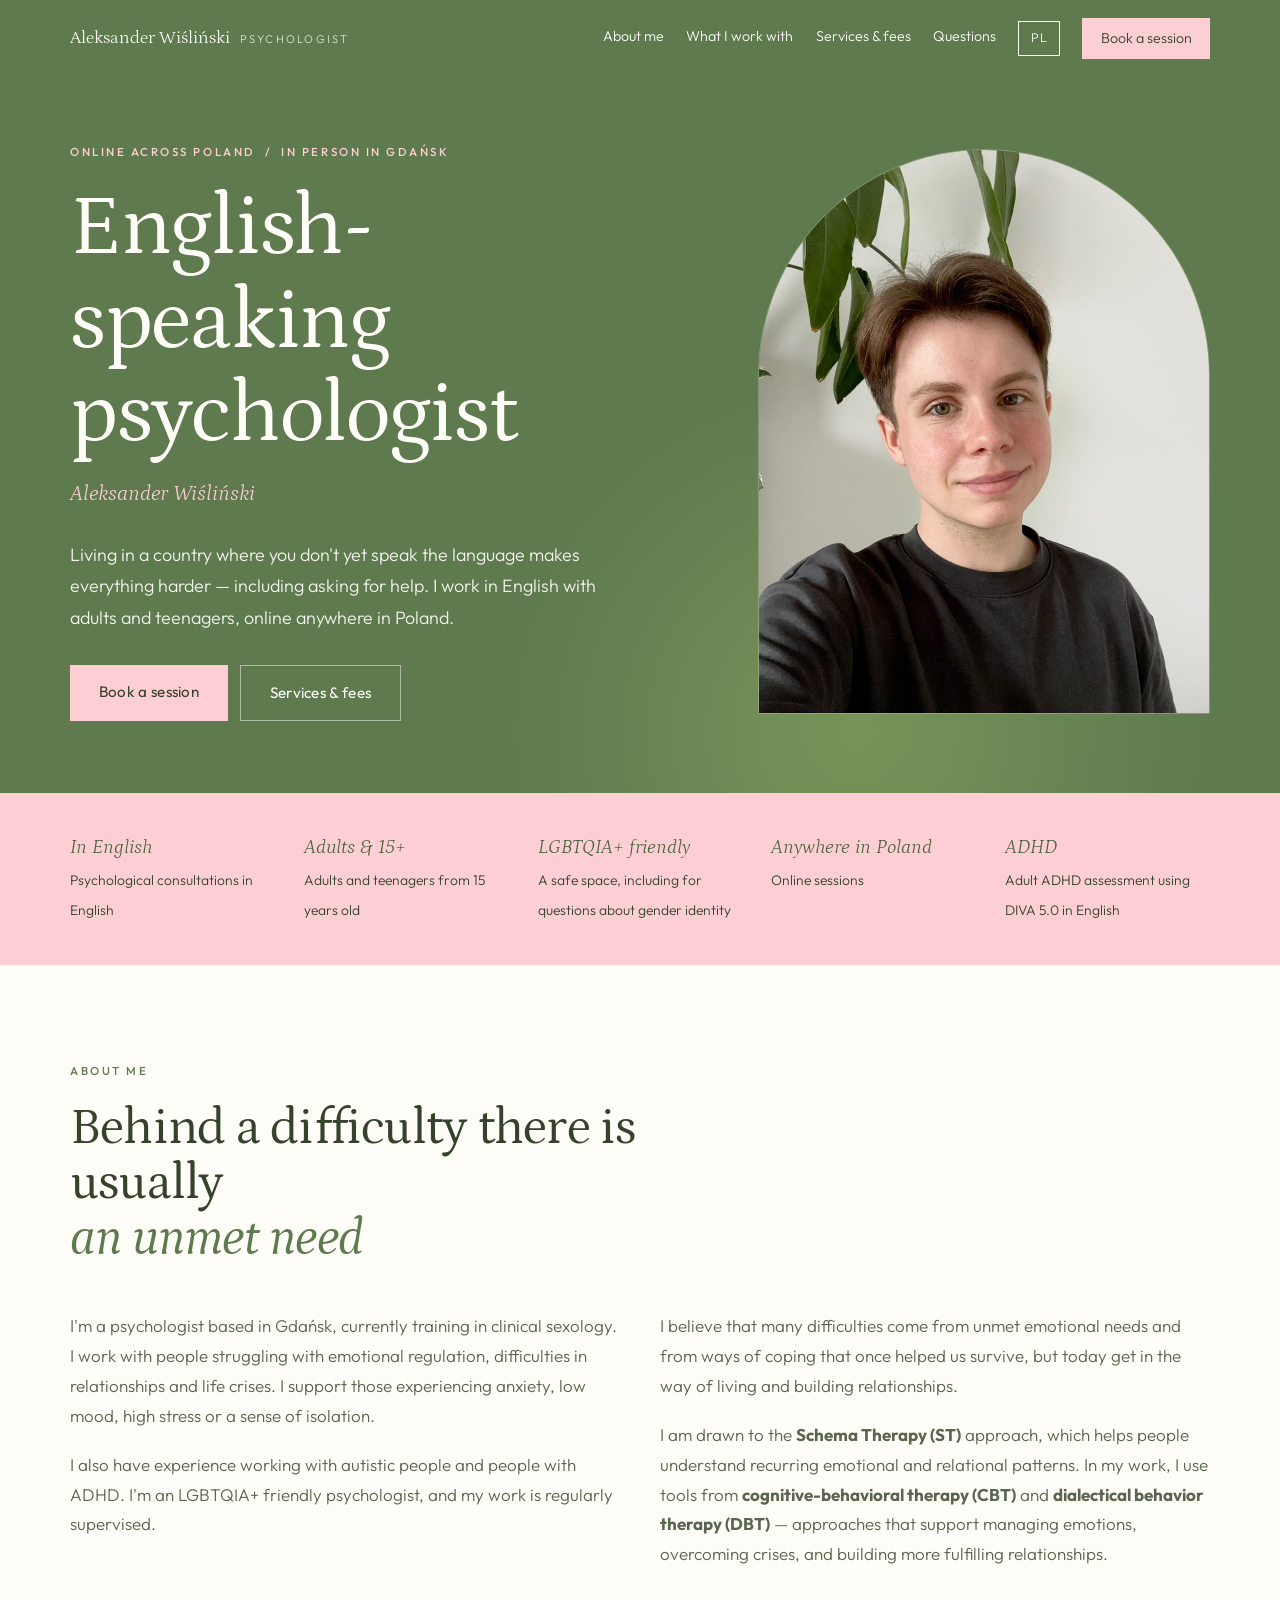
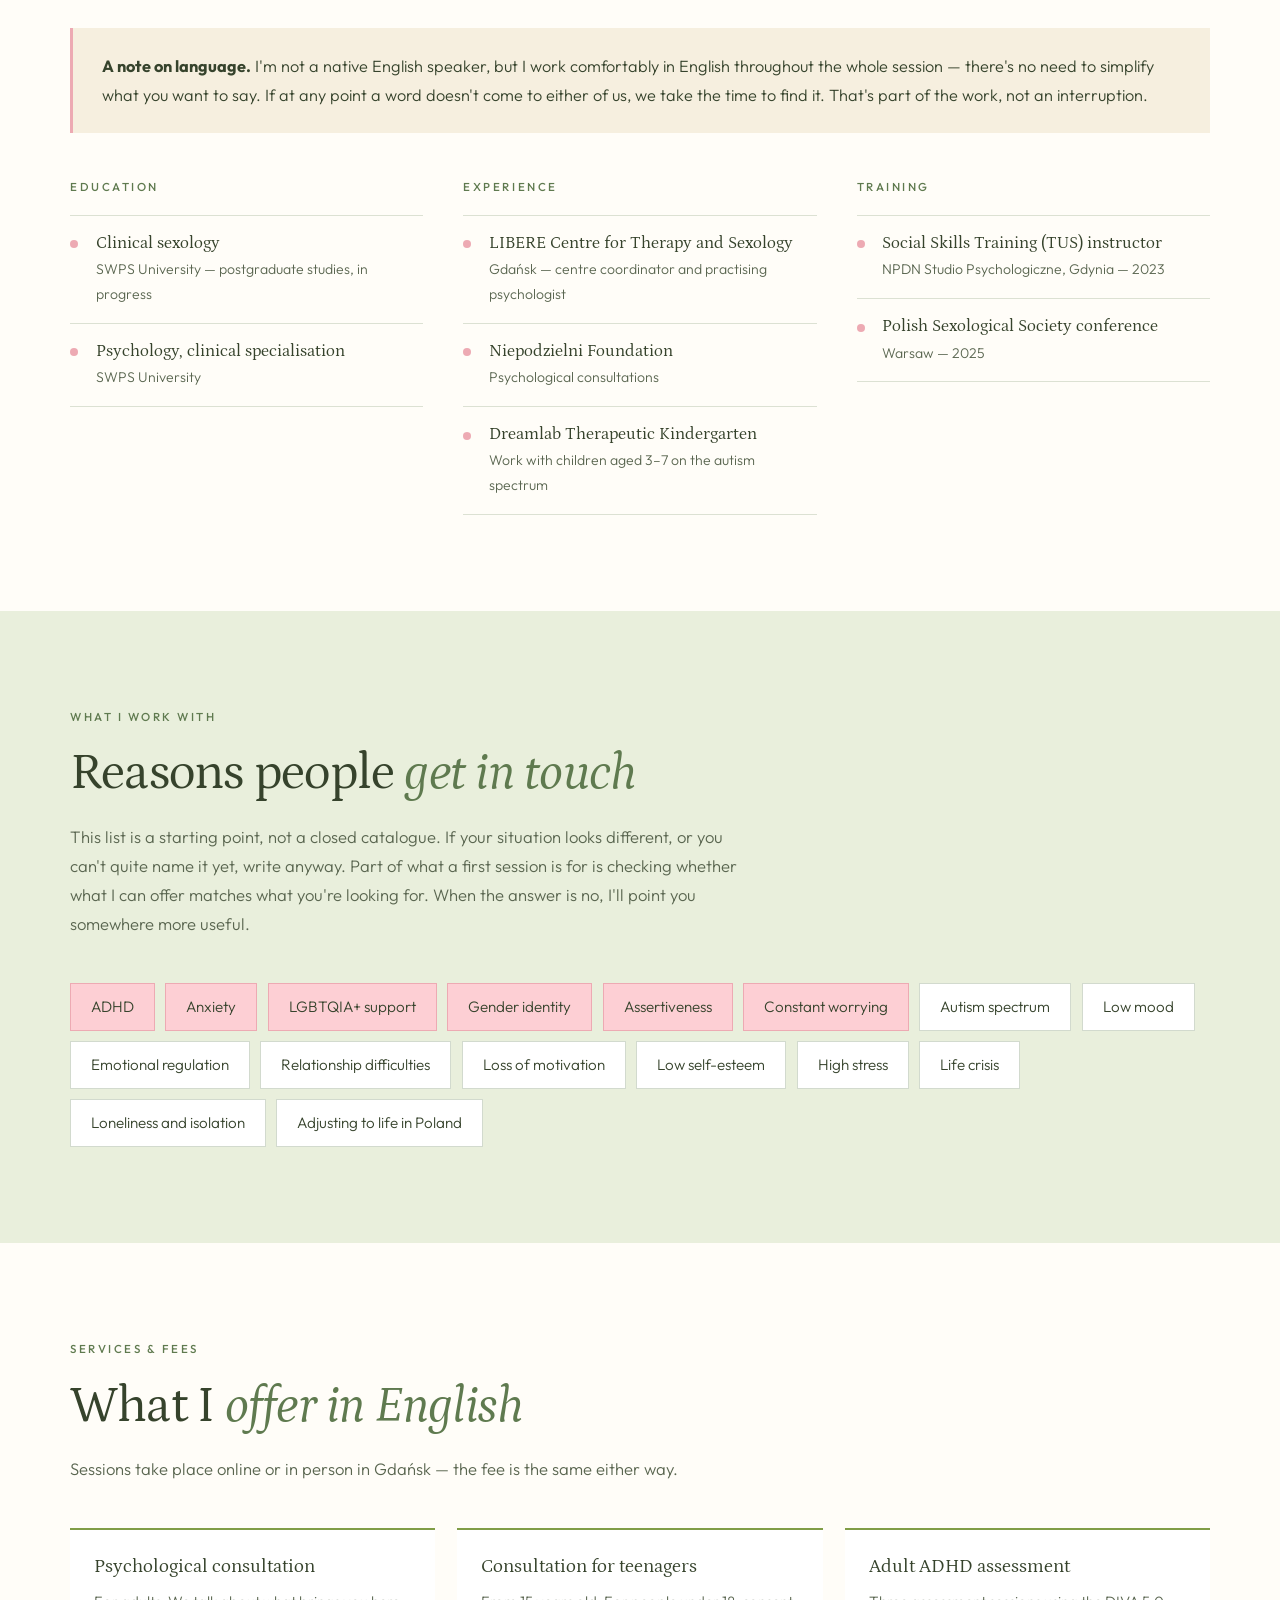
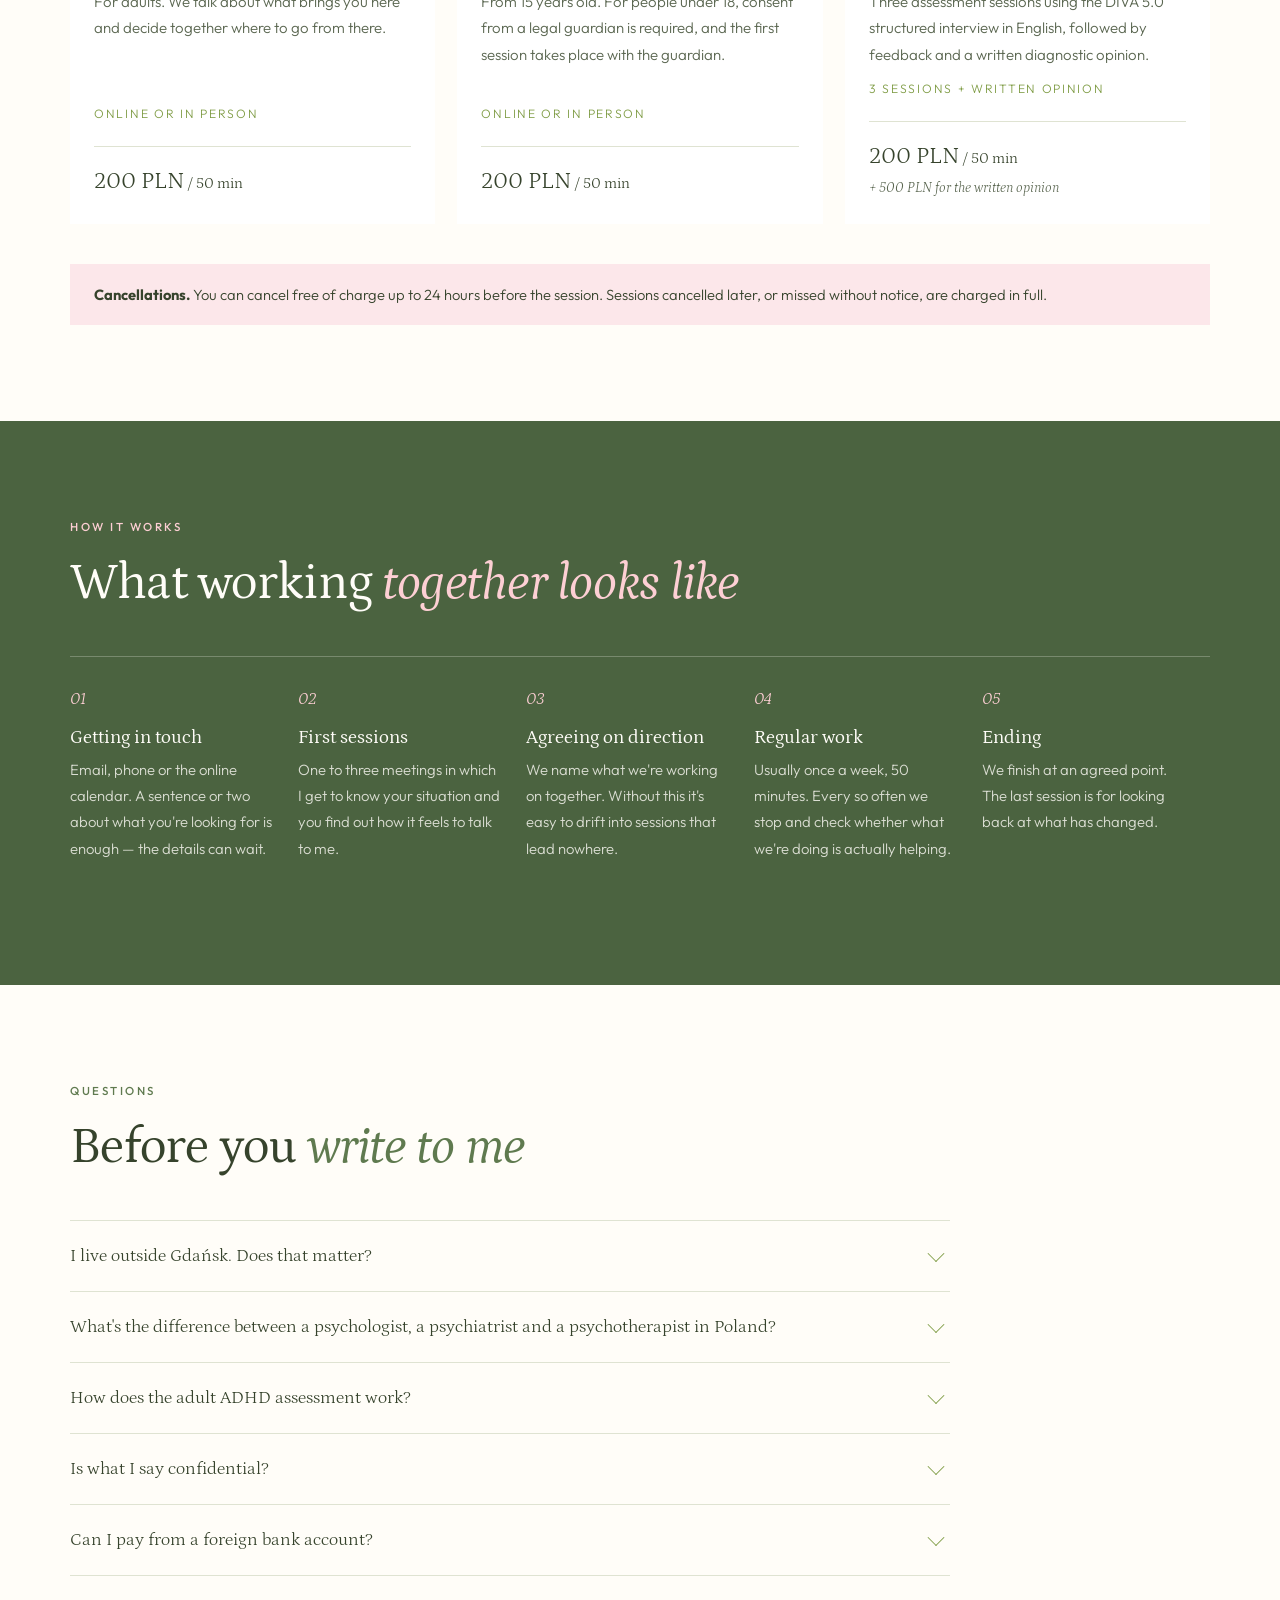
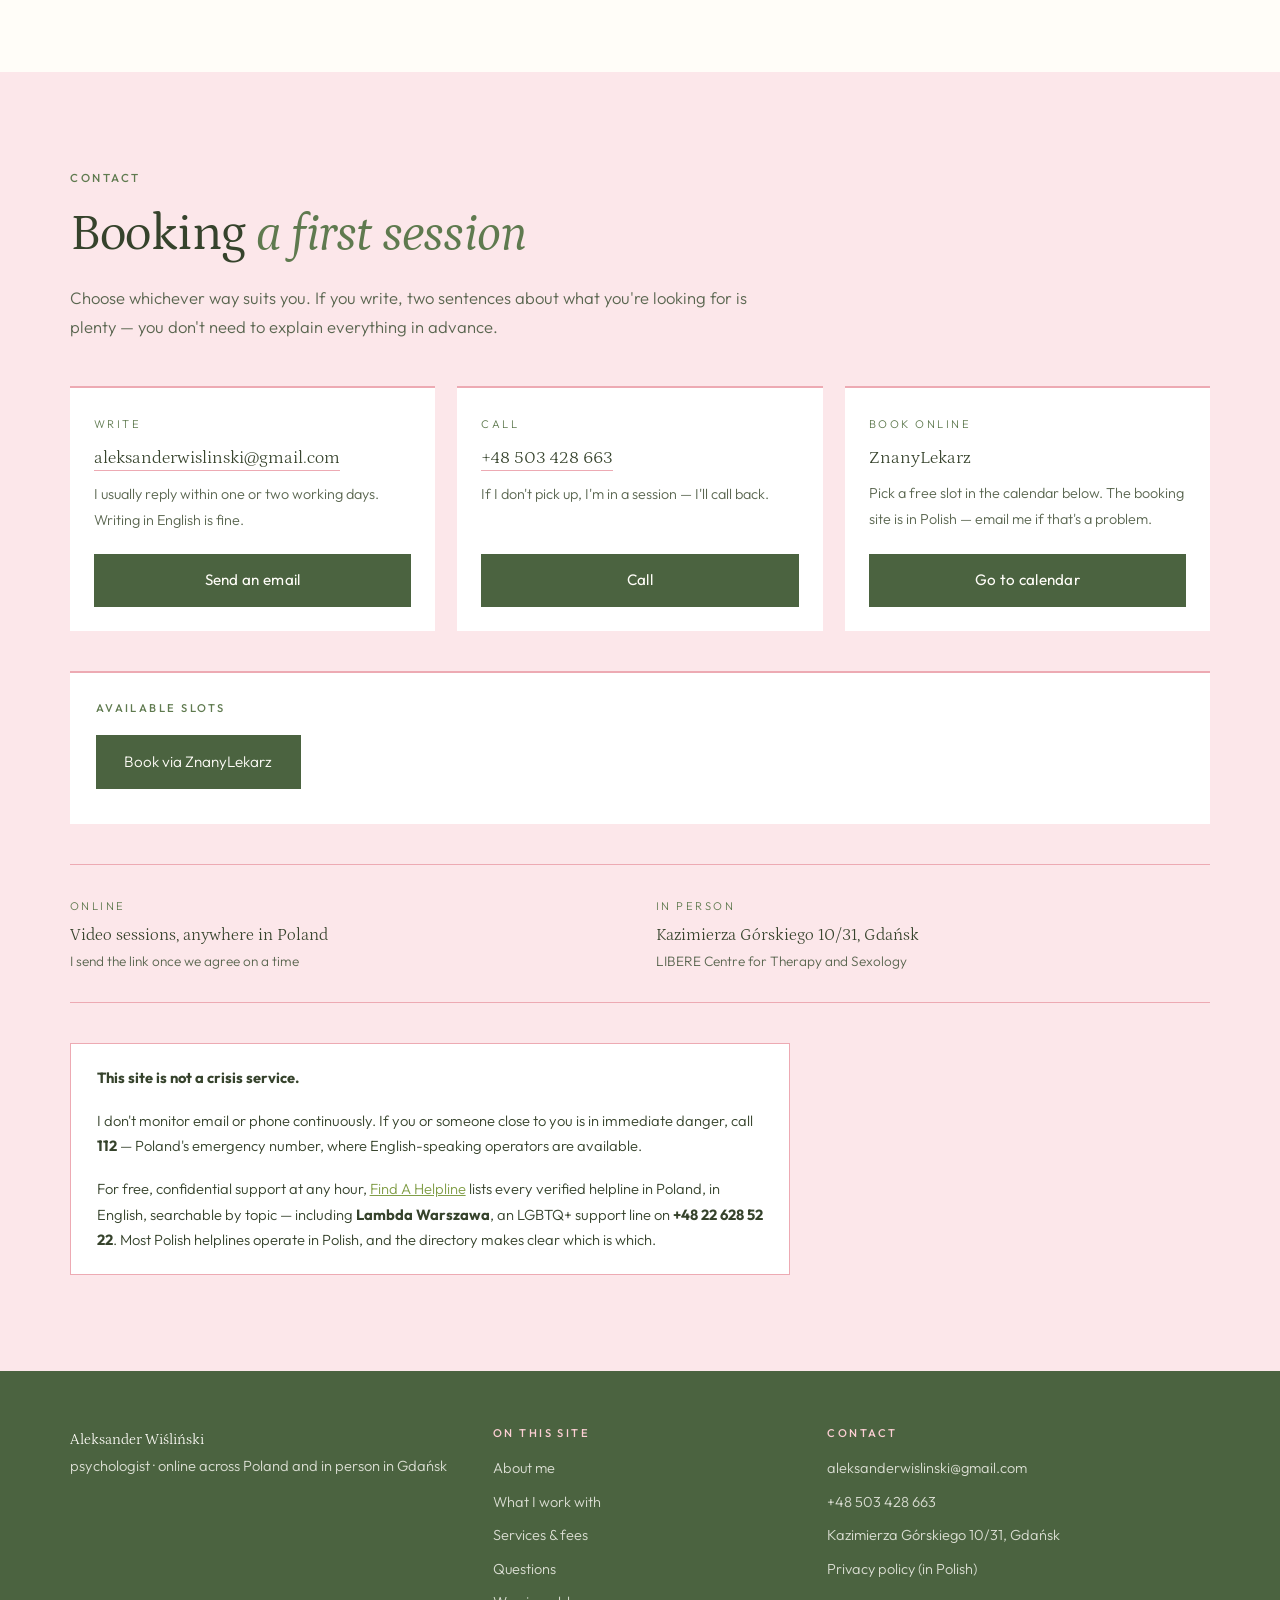
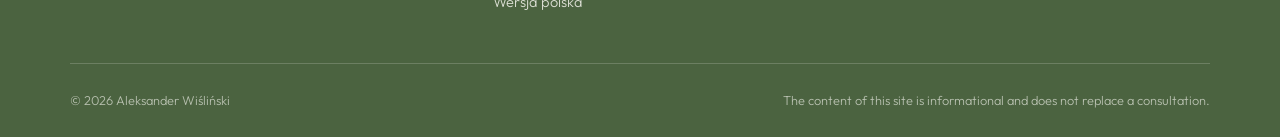
==== en/index.html @ 32630fc7 "Add files via upload" ====
<!DOCTYPE html>
<html lang="en">
<head>
<meta charset="utf-8">
<meta name="viewport" content="width=device-width, initial-scale=1">

<!-- ===== SEO ===== -->
<title>English-speaking psychologist in Poland — online | Aleksander Wiśliński</title>
<meta name="description" content="English-speaking psychologist based in Gdańsk, working online across Poland. Consultations for adults and teenagers 15+. LGBTQIA+ friendly. Adult ADHD assessment with DIVA 5.0 in English.">
<meta name="author" content="Aleksander Wiśliński">
<meta name="robots" content="index, follow">
<meta name="theme-color" content="#5F7A4F">
<link rel="canonical" href="https://TWOJADOMENA.pl/en/">

<!-- Powiązanie obu wersji językowych — ważne dla Google -->
<link rel="alternate" hreflang="pl" href="https://TWOJADOMENA.pl/">
<link rel="alternate" hreflang="en" href="https://TWOJADOMENA.pl/en/">
<link rel="alternate" hreflang="x-default" href="https://TWOJADOMENA.pl/">

<meta property="og:type" content="website">
<meta property="og:locale" content="en_GB">
<meta property="og:title" content="English-speaking psychologist in Poland — online">
<meta property="og:description" content="Consultations in English for adults and teenagers. Online across Poland, in person in Gdańsk.">
<meta property="og:url" content="https://TWOJADOMENA.pl/en/">
<meta property="og:image" content="https://TWOJADOMENA.pl/assets/aleksander-wislinski.jpg">

<link rel="preconnect" href="https://fonts.googleapis.com">
<link rel="preconnect" href="https://fonts.gstatic.com" crossorigin>
<link href="https://fonts.googleapis.com/css2?family=Outfit:wght@300..600&family=Petrona:ital,wght@0,300..600;1,300..600&display=swap" rel="stylesheet">

<!-- Ten sam arkusz stylów co strona polska — leży o jeden folder wyżej -->
<link rel="stylesheet" href="../styles.css">
</head>

<body>

<a class="skip-link" href="#main">Skip to content</a>

<header class="topbar" id="topbar">
  <div class="wrap topbar__inner">
    <a class="brand" href="#top">
      <span class="brand__name">Aleksander Wiśliński</span>
      <span class="brand__role">psychologist</span>
    </a>

    <button class="menu-toggle" id="menuToggle" aria-expanded="false" aria-controls="mainNav">
      <span class="menu-toggle__bars" aria-hidden="true"></span>
      <span>Menu</span>
    </button>

    <nav class="nav" id="mainNav" aria-label="Main menu">
      <a href="#about">About me</a>
      <a href="#areas">What I work with</a>
      <a href="#services">Services &amp; fees</a>
      <a href="#questions">Questions</a>
      <a class="lang-switch" href="../">PL</a>
      <a class="nav__cta" href="#contact">Book a session</a>
    </nav>
  </div>
</header>

<main id="main">

<!-- =========================================================
     HERO
     ========================================================= -->
<section class="hero" id="top">
  <div class="wrap hero__inner">

    <div class="hero__text">
      <p class="eyebrow eyebrow--light">Online across Poland &nbsp;/&nbsp; in person in Gdańsk</p>

      <h1>English-speaking<br>psychologist</h1>
      <p class="hero__role">Aleksander Wiśliński</p>

      <p class="hero__lead">
        Living in a country where you don't yet speak the language makes everything harder —
        including asking for help. I work in English with adults and teenagers,
        online anywhere in Poland.
      </p>

      <div class="hero__buttons">
        <a class="btn btn--blush" href="#contact">Book a session</a>
        <a class="btn btn--outline-light" href="#services">Services &amp; fees</a>
      </div>
    </div>

    <figure class="portrait">
      <img src="../assets/aleksander-wislinski.jpg"
           alt="Aleksander Wiśliński, psychologist"
           width="900" height="1125">
    </figure>

  </div>
</section>

<section class="facts" aria-label="At a glance">
  <div class="wrap facts__grid">
    <div class="fact">
      <span class="fact__key">In English</span>
      <span class="fact__val">Psychological consultations in English</span>
    </div>
    <div class="fact">
      <span class="fact__key">Adults &amp; 15+</span>
      <span class="fact__val">Adults and teenagers from 15 years old</span>
    </div>
    <div class="fact">
      <span class="fact__key">LGBTQIA+ friendly</span>
      <span class="fact__val">A safe space, including for questions about gender identity</span>
    </div>
    <div class="fact">
      <span class="fact__key">Anywhere in Poland</span>
      <span class="fact__val">Online sessions</span>
    </div>
    <div class="fact">
      <span class="fact__key">ADHD</span>
      <span class="fact__val">Adult ADHD assessment using DIVA 5.0 in English</span>
    </div>
  </div>
</section>

<!-- =========================================================
     ABOUT
     ========================================================= -->
<section class="section" id="about">
  <div class="wrap">
    <header class="section__head">
      <p class="eyebrow">About me</p>
      <h2>Behind a difficulty there is usually<br><em>an unmet need</em></h2>
    </header>

    <div class="prose-cols">
      <div>
        <p>
          I'm a psychologist based in Gdańsk, currently training in clinical sexology.
          I work with people struggling with emotional regulation, difficulties in relationships
          and life crises. I support those experiencing anxiety, low mood, high stress
          or a sense of isolation.
        </p>
        <p>
          I also have experience working with autistic people and people with ADHD.
          I'm an LGBTQIA+ friendly psychologist, and my work is regularly supervised.
        </p>
      </div>

      <div>
        <p>
          I believe that many difficulties come from unmet emotional needs and from ways
          of coping that once helped us survive, but today get in the way of living
          and building relationships.
        </p>
        <p>
          I am drawn to the <strong>Schema Therapy (ST)</strong> approach, which helps people
          understand recurring emotional and relational patterns. In my work, I use tools from
          <strong>cognitive-behavioral therapy (CBT)</strong> and
          <strong>dialectical behavior therapy (DBT)</strong> — approaches that support managing
          emotions, overcoming crises, and building more fulfilling relationships.
        </p>
      </div>
    </div>

    <p class="callout">
      <strong>A note on language.</strong> I'm not a native English speaker, but I work
      comfortably in English throughout the whole session — there's no need to simplify
      what you want to say. If at any point a word doesn't come to either of us,
      we take the time to find it. That's part of the work, not an interruption.
    </p>

    <div class="path">
      <div class="path__col">
        <h3>Education</h3>
        <ul class="entries">
          <li>
            <strong>Clinical sexology</strong>
            <span>SWPS University — postgraduate studies, in progress</span>
          </li>
          <li>
            <strong>Psychology, clinical specialisation</strong>
            <span>SWPS University</span>
          </li>
        </ul>
      </div>

      <div class="path__col">
        <h3>Experience</h3>
        <ul class="entries">
          <li>
            <strong>LIBERE Centre for Therapy and Sexology</strong>
            <span>Gdańsk — centre coordinator and practising psychologist</span>
          </li>
          <li>
            <strong>Niepodzielni Foundation</strong>
            <span>Psychological consultations</span>
          </li>
          <li>
            <strong>Dreamlab Therapeutic Kindergarten</strong>
            <span>Work with children aged 3–7 on the autism spectrum</span>
          </li>
        </ul>
      </div>

      <div class="path__col">
        <h3>Training</h3>
        <ul class="entries">
          <li>
            <strong>Social Skills Training (TUS) instructor</strong>
            <span>NPDN Studio Psychologiczne, Gdynia — 2023</span>
          </li>
          <li>
            <strong>Polish Sexological Society conference</strong>
            <span>Warsaw — 2025</span>
          </li>
        </ul>
      </div>
    </div>
  </div>
</section>

<!-- =========================================================
     AREAS
     ========================================================= -->
<section class="section section--green" id="areas">
  <div class="wrap">
    <header class="section__head">
      <p class="eyebrow">What I work with</p>
      <h2>Reasons people <em>get in touch</em></h2>
      <p class="section__intro">
        This list is a starting point, not a closed catalogue. If your situation looks
        different, or you can't quite name it yet, write anyway. Part of what a first
        session is for is checking whether what I can offer matches what you're looking for.
        When the answer is no, I'll point you somewhere more useful.
      </p>
    </header>

    <ul class="tags">
      <li class="tag--accent">ADHD</li>
      <li class="tag--accent">Anxiety</li>
      <li class="tag--accent">LGBTQIA+ support</li>
      <li class="tag--accent">Gender identity</li>
      <li class="tag--accent">Assertiveness</li>
      <li class="tag--accent">Constant worrying</li>
      <li>Autism spectrum</li>
      <li>Low mood</li>
      <li>Emotional regulation</li>
      <li>Relationship difficulties</li>
      <li>Loss of motivation</li>
      <li>Low self-esteem</li>
      <li>High stress</li>
      <li>Life crisis</li>
      <li>Loneliness and isolation</li>
      <li>Adjusting to life in Poland</li>
    </ul>
  </div>
</section>

<!-- =========================================================
     SERVICES
     ========================================================= -->
<section class="section" id="services">
  <div class="wrap">
    <header class="section__head">
      <p class="eyebrow">Services &amp; fees</p>
      <h2>What I <em>offer in English</em></h2>
      <p class="section__intro">
        Sessions take place online or in person in Gdańsk — the fee is the same either way.
      </p>
    </header>

    <div class="offers">
      <article class="offer">
        <h3>Psychological consultation</h3>
        <p>For adults. We talk about what brings you here and decide together where to go from there.</p>
        <p class="offer__meta">online or in person</p>
        <p class="offer__price"><span>200 PLN</span> / 50 min</p>
      </article>

      <article class="offer">
        <h3>Consultation for teenagers</h3>
        <p>From 15 years old. For people under 18, consent from a legal guardian is required, and the first session takes place with the guardian.</p>
        <p class="offer__meta">online or in person</p>
        <p class="offer__price"><span>200 PLN</span> / 50 min</p>
      </article>

      <article class="offer">
        <h3>Adult ADHD assessment</h3>
        <p>Three assessment sessions using the DIVA 5.0 structured interview in English, followed by feedback and a written diagnostic opinion.</p>
        <p class="offer__meta">3 sessions + written opinion</p>
        <p class="offer__price"><span>200 PLN</span> / 50 min <em>+ 500 PLN for the written opinion</em></p>
      </article>
    </div>

    <p class="note">
      <strong>Cancellations.</strong> You can cancel free of charge up to 24 hours before
      the session. Sessions cancelled later, or missed without notice, are charged in full.
    </p>
  </div>
</section>

<!-- =========================================================
     HOW IT WORKS
     ========================================================= -->
<section class="section section--dark" id="how">
  <div class="wrap">
    <header class="section__head">
      <p class="eyebrow eyebrow--light">How it works</p>
      <h2>What working <em>together looks like</em></h2>
    </header>

    <ol class="steps">
      <li>
        <h3>Getting in touch</h3>
        <p>Email, phone or the online calendar. A sentence or two about what you're looking for is enough — the details can wait.</p>
      </li>
      <li>
        <h3>First sessions</h3>
        <p>One to three meetings in which I get to know your situation and you find out how it feels to talk to me.</p>
      </li>
      <li>
        <h3>Agreeing on direction</h3>
        <p>We name what we're working on together. Without this it's easy to drift into sessions that lead nowhere.</p>
      </li>
      <li>
        <h3>Regular work</h3>
        <p>Usually once a week, 50 minutes. Every so often we stop and check whether what we're doing is actually helping.</p>
      </li>
      <li>
        <h3>Ending</h3>
        <p>We finish at an agreed point. The last session is for looking back at what has changed.</p>
      </li>
    </ol>
  </div>
</section>

<!-- =========================================================
     QUESTIONS
     ========================================================= -->
<section class="section" id="questions">
  <div class="wrap">
    <header class="section__head">
      <p class="eyebrow">Questions</p>
      <h2>Before you <em>write to me</em></h2>
    </header>

    <div class="faq">
      <details>
        <summary>I live outside Gdańsk. Does that matter?</summary>
        <p>No. Online sessions work anywhere in Poland, and that's how most of my English-speaking clients work with me. All you need is a quiet place where nobody will interrupt you and a stable connection.</p>
      </details>

      <details>
        <summary>What's the difference between a psychologist, a psychiatrist and a psychotherapist in Poland?</summary>
        <p>A psychologist completes a five-year psychology degree and can consult, assess and support, but cannot prescribe medication — that's a psychiatrist, who is a medical doctor. A psychotherapist has completed several additional years of training in a specific approach. I provide psychological consultations and assessments. If you need one of the other two, I'll say so and help you work out where to look.</p>
      </details>

      <details>
        <summary>How does the adult ADHD assessment work?</summary>
        <p>It's three sessions. We start with an initial consultation, then go through the DIVA 5.0 structured interview in English, and finally discuss the results and I issue a written diagnostic opinion. I can provide the opinion in English as well as Polish — useful if you may need it outside Poland.</p>
      </details>

      <details>
        <summary>Is what I say confidential?</summary>
        <p>Yes. I'm bound by professional confidentiality, which covers everything you tell me in a session. Polish law provides narrow exceptions, concerning situations where someone's life or health is in immediate danger. I explain this clearly in the first session.</p>
      </details>

      <details>
        <summary>Can I pay from a foreign bank account?</summary>
        <p>Yes — a standard European transfer works. Write to me and we'll sort out the details before the first session.</p>
      </details>
    </div>
  </div>
</section>

<!-- =========================================================
     CONTACT
     ========================================================= -->
<section class="section section--blush" id="contact">
  <div class="wrap">
    <header class="section__head">
      <p class="eyebrow">Contact</p>
      <h2>Booking <em>a first session</em></h2>
      <p class="section__intro">
        Choose whichever way suits you. If you write, two sentences about what you're
        looking for is plenty — you don't need to explain everything in advance.
      </p>
    </header>

    <div class="booking">
      <article class="booking__card">
        <span class="booking__label">Write</span>
        <a class="booking__value" href="mailto:aleksanderwislinski@gmail.com?subject=Consultation%20in%20English">aleksanderwislinski@gmail.com</a>
        <p>I usually reply within one or two working days. Writing in English is fine.</p>
        <a class="btn btn--dark" href="mailto:aleksanderwislinski@gmail.com?subject=Consultation%20in%20English">Send an email</a>
      </article>

      <article class="booking__card">
        <span class="booking__label">Call</span>
        <a class="booking__value" href="tel:+48503428663">+48 503 428 663</a>
        <p>If I don't pick up, I'm in a session — I'll call back.</p>
        <a class="btn btn--dark" href="tel:+48503428663">Call</a>
      </article>

      <article class="booking__card">
        <span class="booking__label">Book online</span>
        <span class="booking__value">ZnanyLekarz</span>
        <p>Pick a free slot in the calendar below. The booking site is in Polish — email me if that's a problem.</p>
        <a class="btn btn--dark" href="#calendar">Go to calendar</a>
      </article>
    </div>

    <!-- WIDŻET ZNANEGO LEKARZA -->
    <div class="zl-block" id="calendar">
      <h3 class="zl-block__title">Available slots</h3>
      <div class="zl-slot">
        <a id="zl-url" class="zl-url" href="https://www.znanylekarz.pl/aleksander-wislinski/psycholog/gdansk" rel="nofollow" data-zlw-doctor="aleksander-wislinski" data-zlw-type="big_with_calendar" data-zlw-opinion="false" data-zlw-hide-branding="true" data-zlw-saas-only="false" data-zlw-a11y-title="Appointment booking widget">Book via ZnanyLekarz</a>
        <script>!function($_x,_s,id){var js,fjs=$_x.getElementsByTagName(_s)[0];if(!$_x.getElementById(id)){js = $_x.createElement(_s);js.id = id;js.src = "https://platform.docplanner.com/js/widget.js";fjs.parentNode.insertBefore(js,fjs);}}(document,"script","zl-widget-s");</script>
      </div>
    </div>

    <div class="contact">
      <div class="contact__item">
        <span class="contact__label">Online</span>
        <span class="contact__value">
          Video sessions, anywhere in Poland
          <span class="contact__sub">I send the link once we agree on a time</span>
        </span>
      </div>

      <div class="contact__item">
        <span class="contact__label">In person</span>
        <span class="contact__value">
          Kazimierza Górskiego 10/31, Gdańsk
          <span class="contact__sub">LIBERE Centre for Therapy and Sexology</span>
        </span>
      </div>
    </div>

    <aside class="crisis">
      <p><strong>This site is not a crisis service.</strong></p>
      <p>
        I don't monitor email or phone continuously. If you or someone close to you is in
        immediate danger, call <strong>112</strong> — Poland's emergency number, where
        English-speaking operators are available.
      </p>
      <p>
        For free, confidential support at any hour, <a href="https://findahelpline.com/countries/pl" target="_blank" rel="noopener">Find A Helpline</a>
        lists every verified helpline in Poland, in English, searchable by topic — including
        <strong>Lambda Warszawa</strong>, an LGBTQ+ support line on <strong>+48 22 628 52 22</strong>.
        Most Polish helplines operate in Polish, and the directory makes clear which is which.
      </p>
    </aside>
  </div>
</section>

</main>

<footer class="footer">
  <div class="wrap footer__grid">
    <div class="footer__brand">
      <p class="footer__name">Aleksander Wiśliński</p>
      <p>psychologist · online across Poland and in person in Gdańsk</p>
    </div>

    <nav class="footer__nav" aria-label="Footer">
      <h3>On this site</h3>
      <a href="#about">About me</a>
      <a href="#areas">What I work with</a>
      <a href="#services">Services &amp; fees</a>
      <a href="#questions">Questions</a>
      <a href="../">Wersja polska</a>
    </nav>

    <div class="footer__contact">
      <h3>Contact</h3>
      <a href="mailto:aleksanderwislinski@gmail.com">aleksanderwislinski@gmail.com</a>
      <a href="tel:+48503428663">+48 503 428 663</a>
      <span>Kazimierza Górskiego 10/31, Gdańsk</span>
      <a href="../polityka-prywatnosci.html">Privacy policy (in Polish)</a>
    </div>
  </div>

  <div class="wrap footer__bottom">
    <p>© <span id="rok">2026</span> Aleksander Wiśliński</p>
    <p>The content of this site is informational and does not replace a consultation.</p>
  </div>
</footer>

<script>
  var toggle = document.getElementById('menuToggle');
  var nav = document.getElementById('mainNav');
  toggle.addEventListener('click', function () {
    var open = nav.classList.toggle('nav--open');
    toggle.setAttribute('aria-expanded', open ? 'true' : 'false');
  });
  nav.querySelectorAll('a').forEach(function (link) {
    link.addEventListener('click', function () {
      nav.classList.remove('nav--open');
      toggle.setAttribute('aria-expanded', 'false');
    });
  });

  document.getElementById('rok').textContent = new Date().getFullYear();

  var topbar = document.getElementById('topbar');
  window.addEventListener('scroll', function () {
    topbar.classList.toggle('topbar--scrolled', window.scrollY > 40);
  }, { passive: true });
</script>

</body>
</html>
---- styles.css ----
/* =========================================================
   ALEKSANDER WIŚLIŃSKI — STYLE STRONY
   Paleta: Deep Moss / Fresh Green / Light Blush / Warm White
   Chcesz zmienić kolory? Zmieniaj tylko wartości poniżej.
   ========================================================= */

:root {
  /* --- KOLORY --- */
  --mech:          #5F7A4F;  /* Deep Moss — sekcja powitalna */
  --mech-ciemny:   #4B6340;  /* ciemniejszy wariant — pas „Jak pracuję” i stopka */
  --zielen:        #809D47;  /* zieleń akcentowa */
  --zielen-jasna:  #A9C46C;  /* Fresh Green */
  --zielen-blada:  #E9EFDC;  /* pas jasnozielony */
  --roz:           #EDAAB3;  /* róż akcentowy */
  --roz-jasny:     #FDCFD4;  /* pasy różowe */
  --roz-blady:     #FCE7EA;
  --biel:          #FFFDF8;  /* Warm White — tło strony */
  --biel-czysta:   #FFFFFF;
  --krem-cieply:   #F6EFDF;  /* tło wyróżnionych uwag */
  --tekst:         #36432C;
  --tekst-mig:     #5A6650;
  --kreska:        #DFE3D2;

  /* --- CZCIONKI --- */
  --font-naglowki: "Petrona", Georgia, "Times New Roman", serif;
  --font-tekst:    "Outfit", -apple-system, "Segoe UI", sans-serif;

  --szerokosc: 1140px;
}

/* --- PODSTAWY --- */
* { box-sizing: border-box; }

html { scroll-behavior: smooth; scroll-padding-top: 86px; }

body {
  margin: 0;
  background: var(--biel);
  color: var(--tekst);
  font-family: var(--font-tekst);
  font-size: 17px;
  font-weight: 300;
  line-height: 1.75;
  -webkit-font-smoothing: antialiased;
}

img { max-width: 100%; display: block; height: auto; }
a { color: var(--zielen); }

h1, h2, h3 {
  font-family: var(--font-naglowki);
  font-weight: 400;
  line-height: 1.08;
  letter-spacing: -0.015em;
  margin: 0 0 0.5em;
}
h1 { font-size: clamp(3rem, 9vw, 5.4rem); }
h2 { font-size: clamp(2rem, 5vw, 3.2rem); }
h2 em { font-style: italic; color: var(--mech); }
h3 { font-size: 1.18rem; letter-spacing: 0; }

p { margin: 0 0 1.15em; }

.wrap { width: min(100% - 2.5rem, var(--szerokosc)); margin-inline: auto; }

.skip-link {
  position: absolute; left: -9999px;
  background: var(--mech-ciemny); color: var(--biel);
  padding: 0.6rem 1rem; z-index: 100;
}
.skip-link:focus { left: 0; top: 0; }

a:focus-visible, button:focus-visible, summary:focus-visible {
  outline: 2px solid var(--mech);
  outline-offset: 3px;
}

/* --- ETYKIETY SEKCJI --- */
.eyebrow {
  font-size: 0.72rem;
  letter-spacing: 0.22em;
  text-transform: uppercase;
  font-weight: 500;
  color: var(--mech);
  margin: 0 0 1.2rem;
}
.eyebrow--light { color: var(--roz-jasny); }

/* =========================================================
   GÓRNE MENU
   ========================================================= */
.topbar {
  position: sticky; top: 0; z-index: 50;
  background: transparent;
  transition: background 0.3s, box-shadow 0.3s;
}
.topbar--scrolled {
  background: rgba(255, 253, 248, 0.95);
  backdrop-filter: blur(10px);
  box-shadow: 0 1px 0 var(--kreska);
}

.topbar__inner {
  display: flex; align-items: center; justify-content: space-between;
  gap: 1rem; padding: 1.1rem 0;
}

.brand { display: flex; align-items: baseline; gap: 0.6rem; text-decoration: none; color: var(--biel); }
.brand__name { font-family: var(--font-naglowki); font-size: 1.1rem; }
.brand__role { font-size: 0.7rem; letter-spacing: 0.2em; text-transform: uppercase; opacity: 0.8; }
.topbar--scrolled .brand { color: var(--tekst); }

.nav { display: flex; align-items: center; gap: 1.4rem; }
.nav a {
  text-decoration: none; color: var(--biel);
  font-size: 0.89rem; font-weight: 300;
  padding-bottom: 2px;
  border-bottom: 1px solid transparent;
  transition: border-color 0.2s;
}
.nav a:hover { border-bottom-color: var(--roz-jasny); }
.topbar--scrolled .nav a { color: var(--tekst); }

.lang-switch {
  border: 1px solid currentColor !important;
  padding: 0.35rem 0.7rem !important;
  font-size: 0.78rem !important;
  letter-spacing: 0.08em;
}
.lang-switch:hover { background: rgba(255,253,248,0.15); }
.topbar--scrolled .lang-switch:hover { background: var(--zielen-blada); }

.nav__cta {
  background: var(--roz-jasny);
  color: var(--tekst) !important;
  padding: 0.5rem 1.15rem !important;
  border-bottom: none !important;
  transition: background 0.2s;
}
.nav__cta:hover { background: var(--roz); }

.menu-toggle {
  display: none; align-items: center; gap: 0.55rem;
  background: none; border: 1px solid currentColor;
  padding: 0.4rem 0.9rem;
  font-family: inherit; font-size: 0.85rem; color: var(--biel);
  cursor: pointer;
}
.topbar--scrolled .menu-toggle { color: var(--tekst); }
.menu-toggle__bars { width: 15px; height: 1px; background: currentColor; position: relative; }
.menu-toggle__bars::before,
.menu-toggle__bars::after {
  content: ""; position: absolute; left: 0; width: 15px; height: 1px; background: currentColor;
}
.menu-toggle__bars::before { top: -5px; }
.menu-toggle__bars::after { top: 5px; }

/* =========================================================
   SEKCJA POWITALNA
   ========================================================= */
.hero {
  background: var(--mech);
  color: var(--biel);
  margin-top: -78px;
  padding: 9rem 0 4.5rem;
  position: relative;
  overflow: hidden;
}
.hero::before {
  content: "";
  position: absolute; inset: auto -20% -55% 28%;
  width: 78%; aspect-ratio: 1;
  background: radial-gradient(closest-side, rgba(169,196,108,0.35), transparent 70%);
  pointer-events: none;
}

.hero__inner {
  position: relative;
  display: grid;
  grid-template-columns: minmax(0, 1.15fr) minmax(0, 0.85fr);
  gap: clamp(2rem, 6vw, 5rem);
  align-items: center;
}

.hero h1 { color: var(--biel); margin-bottom: 0.15em; }

.hero__role {
  font-family: var(--font-naglowki);
  font-style: italic;
  font-size: 1.4rem;
  color: var(--roz-jasny);
  margin: 0 0 1.6rem;
}

.hero__lead { font-size: 1.12rem; max-width: 44ch; color: rgba(255, 253, 248, 0.93); }

.hero__buttons { display: flex; flex-wrap: wrap; gap: 0.75rem; margin-top: 2rem; }

/* --- PRZYCISKI --- */
.btn {
  display: inline-block; text-decoration: none;
  padding: 0.85rem 1.8rem;
  font-size: 0.95rem; font-weight: 400;
  letter-spacing: 0.02em;
  transition: background 0.2s, color 0.2s, border-color 0.2s;
}
.btn--blush { background: var(--roz-jasny); color: var(--tekst); }
.btn--blush:hover { background: var(--biel); }
.btn--outline-light { border: 1px solid rgba(255,253,248,0.5); color: var(--biel); }
.btn--outline-light:hover { border-color: var(--biel); background: rgba(255,253,248,0.12); }
.btn--dark { background: var(--mech-ciemny); color: var(--biel); }
.btn--dark:hover { background: var(--zielen); }

/* --- ZDJĘCIE W ŁUKU --- */
.portrait { margin: 0; }
.portrait img {
  width: 100%;
  aspect-ratio: 4 / 5;
  object-fit: cover;
  object-position: 50% 22%;
  border-radius: 999px 999px 6px 6px;
  border: 1px solid rgba(255,253,248,0.22);
}

/* =========================================================
   PASEK FAKTÓW
   ========================================================= */
.facts { background: var(--roz-jasny); }
.facts__grid {
  display: grid; grid-template-columns: repeat(auto-fit, minmax(185px, 1fr));
  gap: 1.8rem;
  padding: 2.6rem 0;
}
.fact__key {
  display: block;
  font-family: var(--font-naglowki);
  font-style: italic;
  font-size: 1.25rem;
  color: var(--mech-ciemny);
  margin-bottom: 0.35rem;
  line-height: 1.2;
}
.fact__val { font-size: 0.87rem; line-height: 1.55; color: var(--tekst); }

/* =========================================================
   UKŁAD SEKCJI
   ========================================================= */
.section { padding: clamp(3.5rem, 8vw, 6rem) 0; }
.section--green { background: var(--zielen-blada); }
.section--blush { background: var(--roz-blady); }
.section--dark  { background: var(--mech-ciemny); color: var(--biel); }
.section--dark h2 { color: var(--biel); }
.section--dark h2 em { color: var(--roz-jasny); }
.section--dark h3 { color: var(--biel); }

.section__head { max-width: 62ch; margin-bottom: 2.8rem; }
.section__head h2 { margin-bottom: 0.4em; }
.section__intro { font-size: 1.04rem; color: var(--tekst-mig); margin: 0; }
.section--dark .section__intro { color: rgba(255,253,248,0.8); }

/* Dwie kolumny tekstu */
.prose-cols {
  display: grid; grid-template-columns: repeat(2, minmax(0, 1fr));
  gap: 2.5rem;
}
.prose-cols p { color: var(--tekst-mig); }

/* Strona tekstowa (polityka prywatności) */
.prose-page { max-width: 72ch; }
.list-dash { list-style: none; margin: 0 0 1.2em; padding: 0; display: grid; gap: 0.7rem; }
.list-dash li {
  position: relative; padding-left: 1.5rem;
  color: var(--tekst-mig); font-size: 0.97rem; line-height: 1.6;
}
.list-dash li::before {
  content: ""; position: absolute; left: 0; top: 0.75em;
  width: 10px; height: 1px; background: var(--zielen);
}
.prose-page h3 { margin-top: 2.2rem; }
/* Na podstronach bez ciemnego nagłówka menu musi być czytelne od razu */
.topbar--plain .brand, .topbar--plain .nav a { color: var(--tekst); }

/* Wyróżniona uwaga w treści */
.callout {
  margin: 2.5rem 0 3rem;
  padding: 1.5rem 1.8rem;
  background: var(--krem-cieply, #F3E9D4);
  border-left: 3px solid var(--roz);
  font-size: 1.02rem;
}
.callout p:last-child { margin: 0; }

/* =========================================================
   WYKSZTAŁCENIE I DOŚWIADCZENIE
   ========================================================= */
.path { display: grid; grid-template-columns: repeat(auto-fit, minmax(255px, 1fr)); gap: 2.5rem; }
.path h3 {
  font-family: var(--font-tekst);
  font-size: 0.72rem; letter-spacing: 0.22em; text-transform: uppercase;
  font-weight: 500; color: var(--mech); margin-bottom: 1.3rem;
}

.entries { list-style: none; margin: 0; padding: 0; }
.entries li {
  padding: 1rem 0 1rem 1.6rem;
  border-top: 1px solid rgba(95,122,79,0.22);
  position: relative;
}
.entries li:last-child { border-bottom: 1px solid rgba(95,122,79,0.22); }
.entries li::before {
  content: ""; position: absolute; left: 0; top: 1.55rem;
  width: 8px; height: 8px; border-radius: 50%;
  background: var(--roz);
}
.entries strong {
  display: block; font-weight: 400;
  font-family: var(--font-naglowki); font-size: 1.08rem; line-height: 1.3;
}
.entries span { display: block; font-size: 0.88rem; color: var(--tekst-mig); margin-top: 0.2rem; }

/* =========================================================
   OBSZARY PRACY — pola
   ========================================================= */
.tags { list-style: none; padding: 0; margin: 0; display: flex; flex-wrap: wrap; gap: 0.65rem; }
.tags li {
  background: var(--biel-czysta);
  border: 1px solid rgba(95,122,79,0.28);
  padding: 0.6rem 1.25rem;
  font-size: 0.95rem;
  transition: transform 0.18s;
}
.tags .tag--accent { background: var(--roz-jasny); border-color: var(--roz); }
.tags li:hover { transform: translateY(-2px); }

/* =========================================================
   OFERTA
   ========================================================= */
.offers {
  display: grid;
  grid-template-columns: repeat(auto-fit, minmax(250px, 1fr));
  gap: 1.4rem;
}
.offer {
  background: var(--biel-czysta);
  border-top: 2px solid var(--zielen);
  padding: 1.7rem 1.5rem 1.4rem;
  display: flex; flex-direction: column;
}
.offer h3 { margin-bottom: 0.6em; }
.offer p { font-size: 0.94rem; color: var(--tekst-mig); margin-bottom: 0.6rem; }
.offer__meta {
  font-size: 0.76rem !important;
  letter-spacing: 0.14em; text-transform: uppercase;
  color: var(--zielen) !important;
  margin-top: auto !important;
}
.offer__price {
  margin: 0.8rem 0 0 !important;
  padding-top: 0.85rem;
  border-top: 1px solid var(--kreska);
  font-family: var(--font-naglowki);
  font-size: 0.95rem !important;
  color: var(--tekst) !important;
}
.offer__price span { font-size: 1.45rem; }
.offer__price em { font-style: italic; display: block; font-size: 0.9rem; color: var(--tekst-mig); }

.note {
  margin: 2.5rem 0 0;
  padding: 1.1rem 1.5rem;
  background: var(--roz-blady);
  font-size: 0.92rem;
}

/* =========================================================
   KROKI WSPÓŁPRACY
   ========================================================= */
.steps {
  list-style: none; counter-reset: etap; margin: 0; padding: 0;
  display: grid; grid-template-columns: repeat(auto-fit, minmax(225px, 1fr));
  gap: 0;
}
.steps li {
  counter-increment: etap;
  padding: 1.7rem 1.5rem 1.7rem 0;
  border-top: 1px solid rgba(255,253,248,0.25);
}
.steps li::before {
  content: "0" counter(etap);
  display: block;
  font-family: var(--font-naglowki);
  font-style: italic; font-size: 1.05rem;
  color: var(--roz-jasny);
  margin-bottom: 0.85rem;
}
.steps h3 { margin-bottom: 0.5em; }
.steps p { margin: 0; font-size: 0.93rem; color: rgba(255,253,248,0.8); }

/* =========================================================
   PYTANIA I ODPOWIEDZI
   ========================================================= */
.faq { border-top: 1px solid var(--kreska); max-width: 80ch; }
.faq details { border-bottom: 1px solid var(--kreska); }
.faq summary {
  cursor: pointer; list-style: none;
  padding: 1.2rem 2.5rem 1.2rem 0;
  font-family: var(--font-naglowki);
  font-size: 1.13rem;
  position: relative;
}
.faq summary::-webkit-details-marker { display: none; }
.faq summary::after {
  content: ""; position: absolute; right: 0.5rem; top: 50%;
  width: 11px; height: 11px;
  border-right: 1px solid var(--zielen);
  border-bottom: 1px solid var(--zielen);
  transform: translateY(-70%) rotate(45deg);
  transition: transform 0.2s;
}
.faq details[open] summary::after { transform: translateY(-30%) rotate(-135deg); }
.faq details p {
  padding: 0 3rem 1.4rem 0; margin: 0;
  color: var(--tekst-mig); font-size: 0.96rem; max-width: 62ch;
}

/* =========================================================
   KONTAKT — trzy sposoby umówienia
   ========================================================= */
.booking {
  display: grid; grid-template-columns: repeat(auto-fit, minmax(255px, 1fr));
  gap: 1.4rem;
  margin-bottom: 2.5rem;
}
.booking__card {
  background: var(--biel-czysta);
  border-top: 2px solid var(--roz);
  padding: 1.7rem 1.5rem 1.5rem;
  display: flex; flex-direction: column;
}
.booking__label {
  font-size: 0.7rem; letter-spacing: 0.22em; text-transform: uppercase;
  color: var(--mech); margin-bottom: 0.7rem;
}
.booking__value {
  font-family: var(--font-naglowki);
  font-size: 1.15rem; line-height: 1.3;
  color: var(--tekst); text-decoration: none;
  word-break: break-word;
  margin-bottom: 0.7rem;
}
a.booking__value { border-bottom: 1px solid var(--roz); align-self: flex-start; }
a.booking__value:hover { color: var(--mech); }
.booking__card p { font-size: 0.9rem; color: var(--tekst-mig); margin-bottom: 1.3rem; }
.booking__card .btn { margin-top: auto; text-align: center; }

/* =========================================================
   WIDŻET ZNANEGO LEKARZA
   ========================================================= */
.zl-block {
  background: var(--biel-czysta);
  border-top: 2px solid var(--roz);
  padding: 1.8rem 1.6rem;
  margin-bottom: 2.5rem;
}
.zl-block__title {
  font-family: var(--font-tekst);
  font-size: 0.7rem; letter-spacing: 0.22em; text-transform: uppercase;
  font-weight: 500; color: var(--mech); margin-bottom: 1.3rem;
}
.zl-slot { min-height: 60px; }
.zl-slot iframe { max-width: 100% !important; width: 100% !important; border: 0; }
/* Odnośnik zapasowy — widoczny, dopóki widżet się nie wczyta */
.zl-slot > a.zl-url {
  display: inline-block;
  background: var(--mech-ciemny); color: var(--biel);
  padding: 0.85rem 1.8rem; text-decoration: none;
  font-size: 0.95rem;
}

.contact {
  display: grid; grid-template-columns: repeat(auto-fit, minmax(230px, 1fr));
  gap: 2rem;
  padding: 2rem 0;
  border-top: 1px solid var(--roz);
  border-bottom: 1px solid var(--roz);
  margin-bottom: 2.5rem;
}
.contact__label {
  display: block;
  font-size: 0.7rem; letter-spacing: 0.22em; text-transform: uppercase;
  color: var(--mech); margin-bottom: 0.5rem;
}
.contact__value {
  display: block;
  font-family: var(--font-naglowki);
  font-size: 1.08rem; line-height: 1.35;
  color: var(--tekst);
}
.contact__sub {
  display: block;
  font-family: var(--font-tekst);
  font-size: 0.85rem; color: var(--tekst-mig); margin-top: 0.25rem;
}

.crisis {
  border: 1px solid var(--roz);
  background: var(--biel-czysta);
  padding: 1.3rem 1.6rem;
  font-size: 0.92rem;
  max-width: 72ch;
}
.crisis p:last-child { margin: 0; }

/* =========================================================
   STOPKA
   ========================================================= */
.footer { background: var(--mech-ciemny); color: rgba(255,253,248,0.8); padding: 3.5rem 0 1.6rem; }
.footer__grid {
  display: grid; grid-template-columns: 1.3fr 1fr 1.3fr;
  gap: 2.5rem; padding-bottom: 2.5rem;
  border-bottom: 1px solid rgba(255,253,248,0.18);
}
.footer__name { font-family: var(--font-naglowki); font-size: 1.35rem; color: var(--biel); margin-bottom: 0.2rem; }
.footer__brand p { margin: 0; font-size: 0.92rem; }
.footer h3 {
  font-family: var(--font-tekst);
  font-size: 0.7rem; letter-spacing: 0.22em; text-transform: uppercase;
  font-weight: 500; color: var(--roz-jasny); margin-bottom: 1rem;
}
.footer a { color: rgba(255,253,248,0.8); text-decoration: none; display: block; margin-bottom: 0.5rem; font-size: 0.91rem; }
.footer a:hover { color: var(--roz-jasny); }
.footer__contact span { display: block; font-size: 0.91rem; margin-bottom: 0.5rem; }
.footer__bottom {
  display: flex; flex-wrap: wrap; justify-content: space-between; gap: 0.5rem;
  padding-top: 1.6rem; font-size: 0.8rem; color: rgba(255,253,248,0.6);
}
.footer__bottom p { margin: 0; }

/* =========================================================
   TELEFONY I TABLETY
   ========================================================= */
@media (max-width: 950px) {
  .hero__inner { grid-template-columns: 1fr; }
  .portrait { max-width: 290px; order: -1; }
  .prose-cols { grid-template-columns: 1fr; gap: 1.2rem; }
  .footer__grid { grid-template-columns: 1fr; gap: 2rem; }
}

@media (max-width: 820px) {
  .menu-toggle { display: inline-flex; }
  .nav {
    display: none;
    position: absolute; left: 0; right: 0; top: 100%;
    flex-direction: column; align-items: stretch; gap: 0;
    background: var(--biel);
    border-bottom: 1px solid var(--kreska);
    padding: 0.5rem 1.25rem 1.25rem;
  }
  .nav--open { display: flex; }
  .nav a, .topbar--scrolled .nav a { color: var(--tekst); padding: 0.85rem 0; border-bottom: 1px solid var(--kreska); }
  .nav__cta { text-align: center; margin-top: 0.9rem; border-bottom: none !important; }
  .lang-switch { text-align: center; border: none !important; padding: 0.85rem 0 !important; }
  .steps li { padding-right: 0; }
}

@media (max-width: 560px) {
  body { font-size: 16px; }
  .hero { padding-top: 8rem; }
  .faq details p { padding-right: 0; }
}

/* Szacunek dla ustawienia „ogranicz animacje” w systemie */
@media (prefers-reduced-motion: reduce) {
  * { animation: none !important; transition: none !important; }
  html { scroll-behavior: auto; }
}
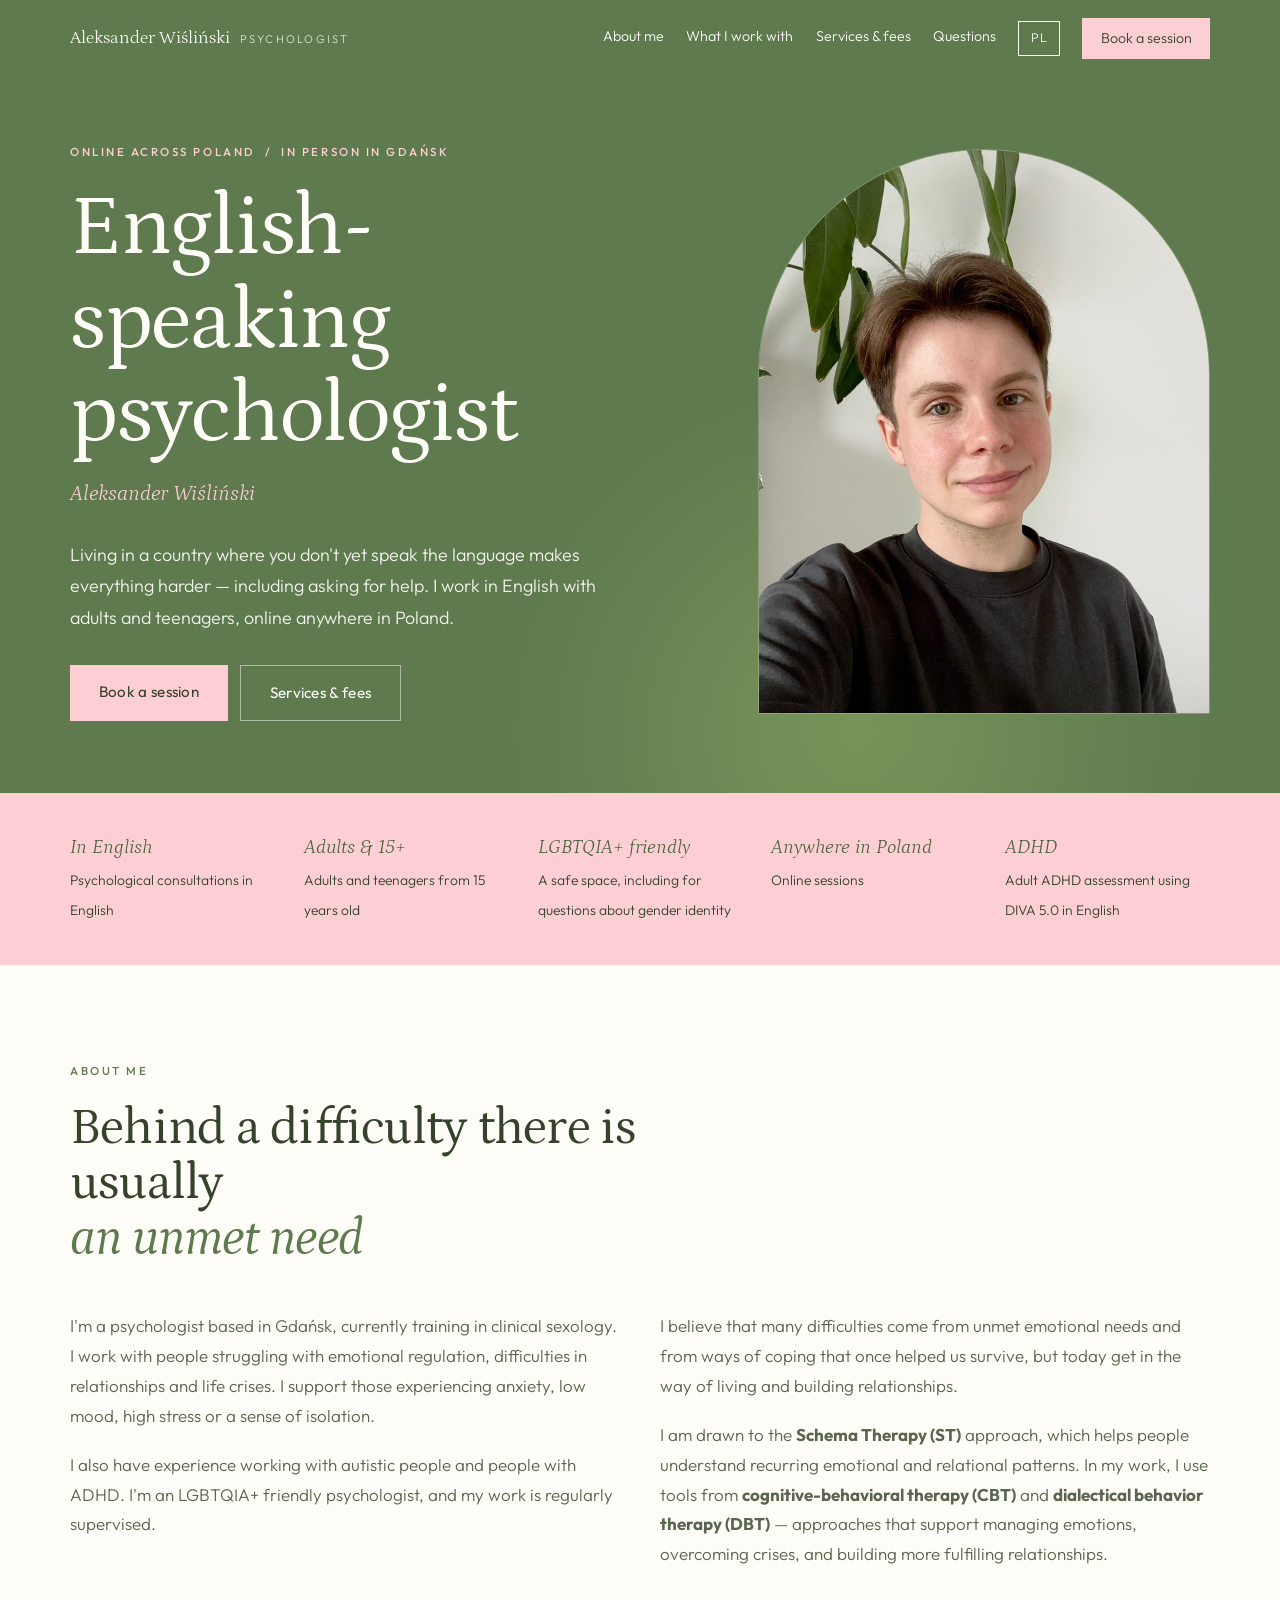
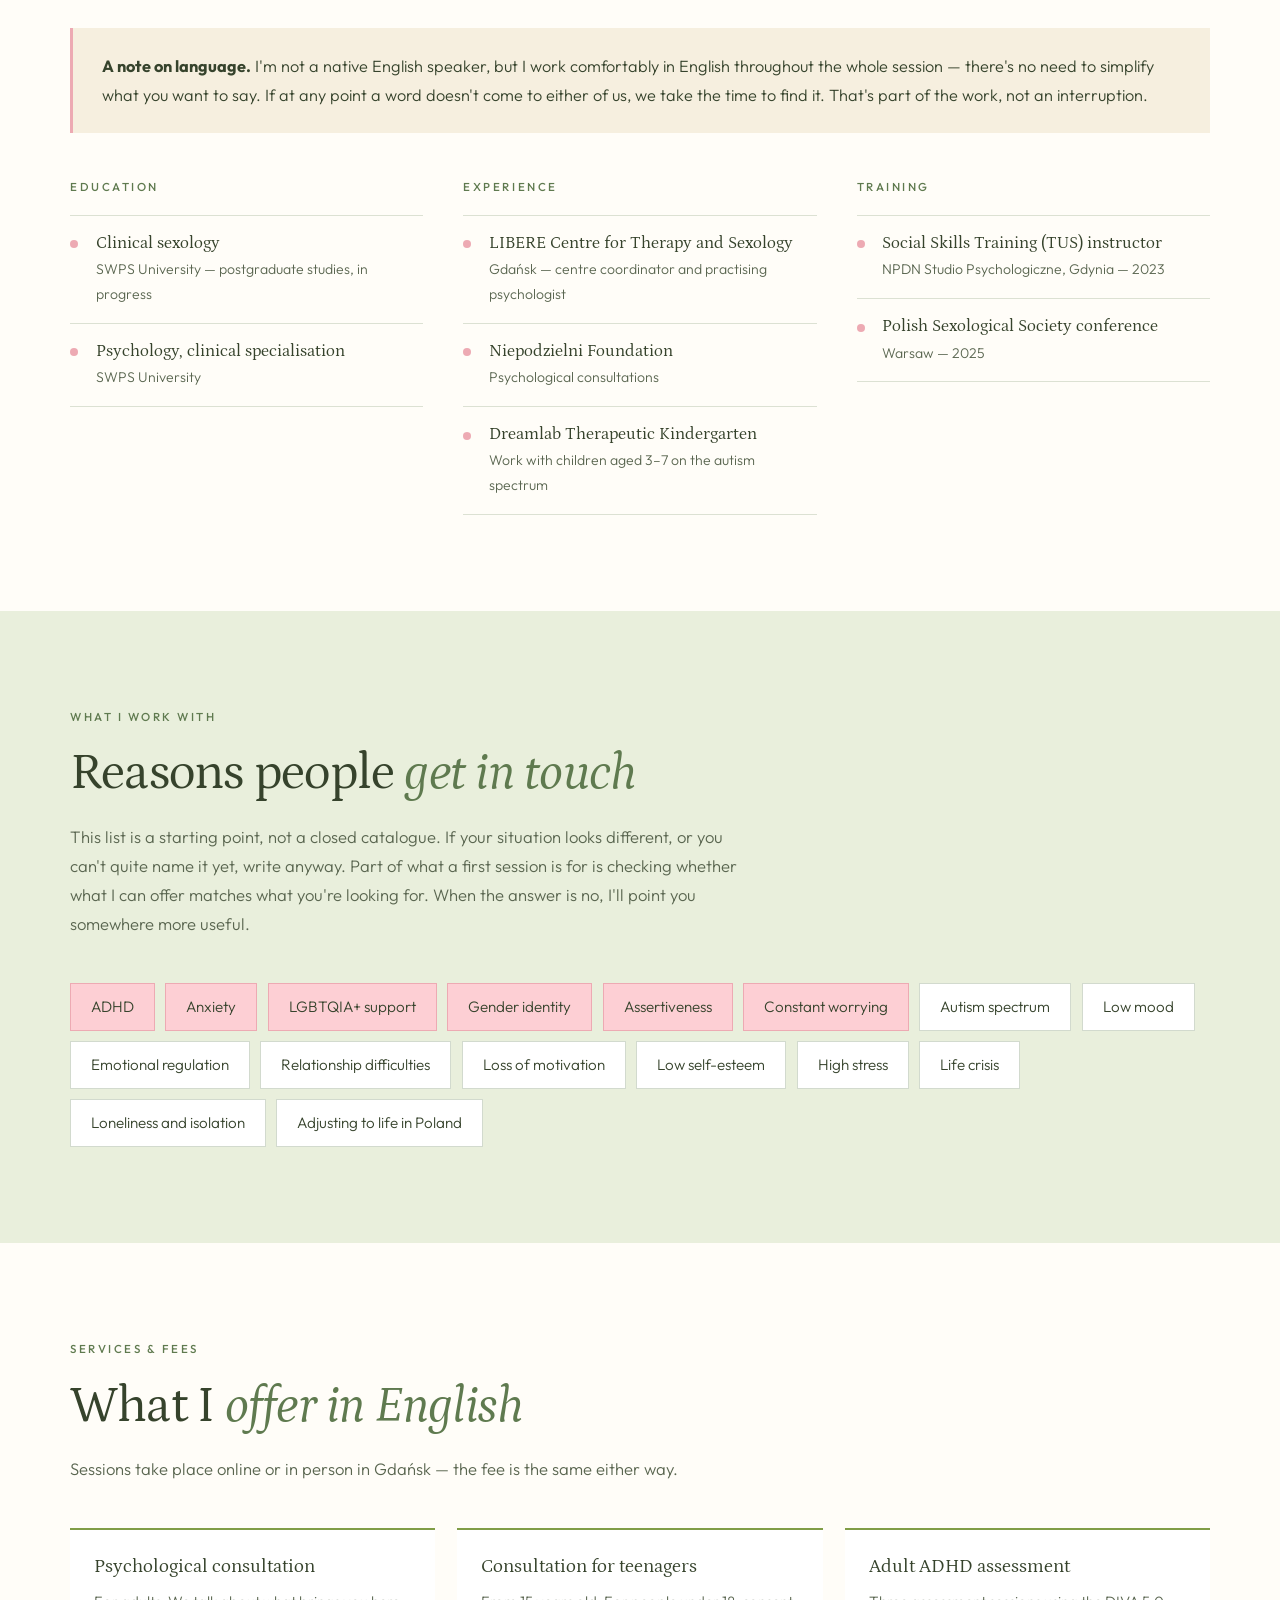
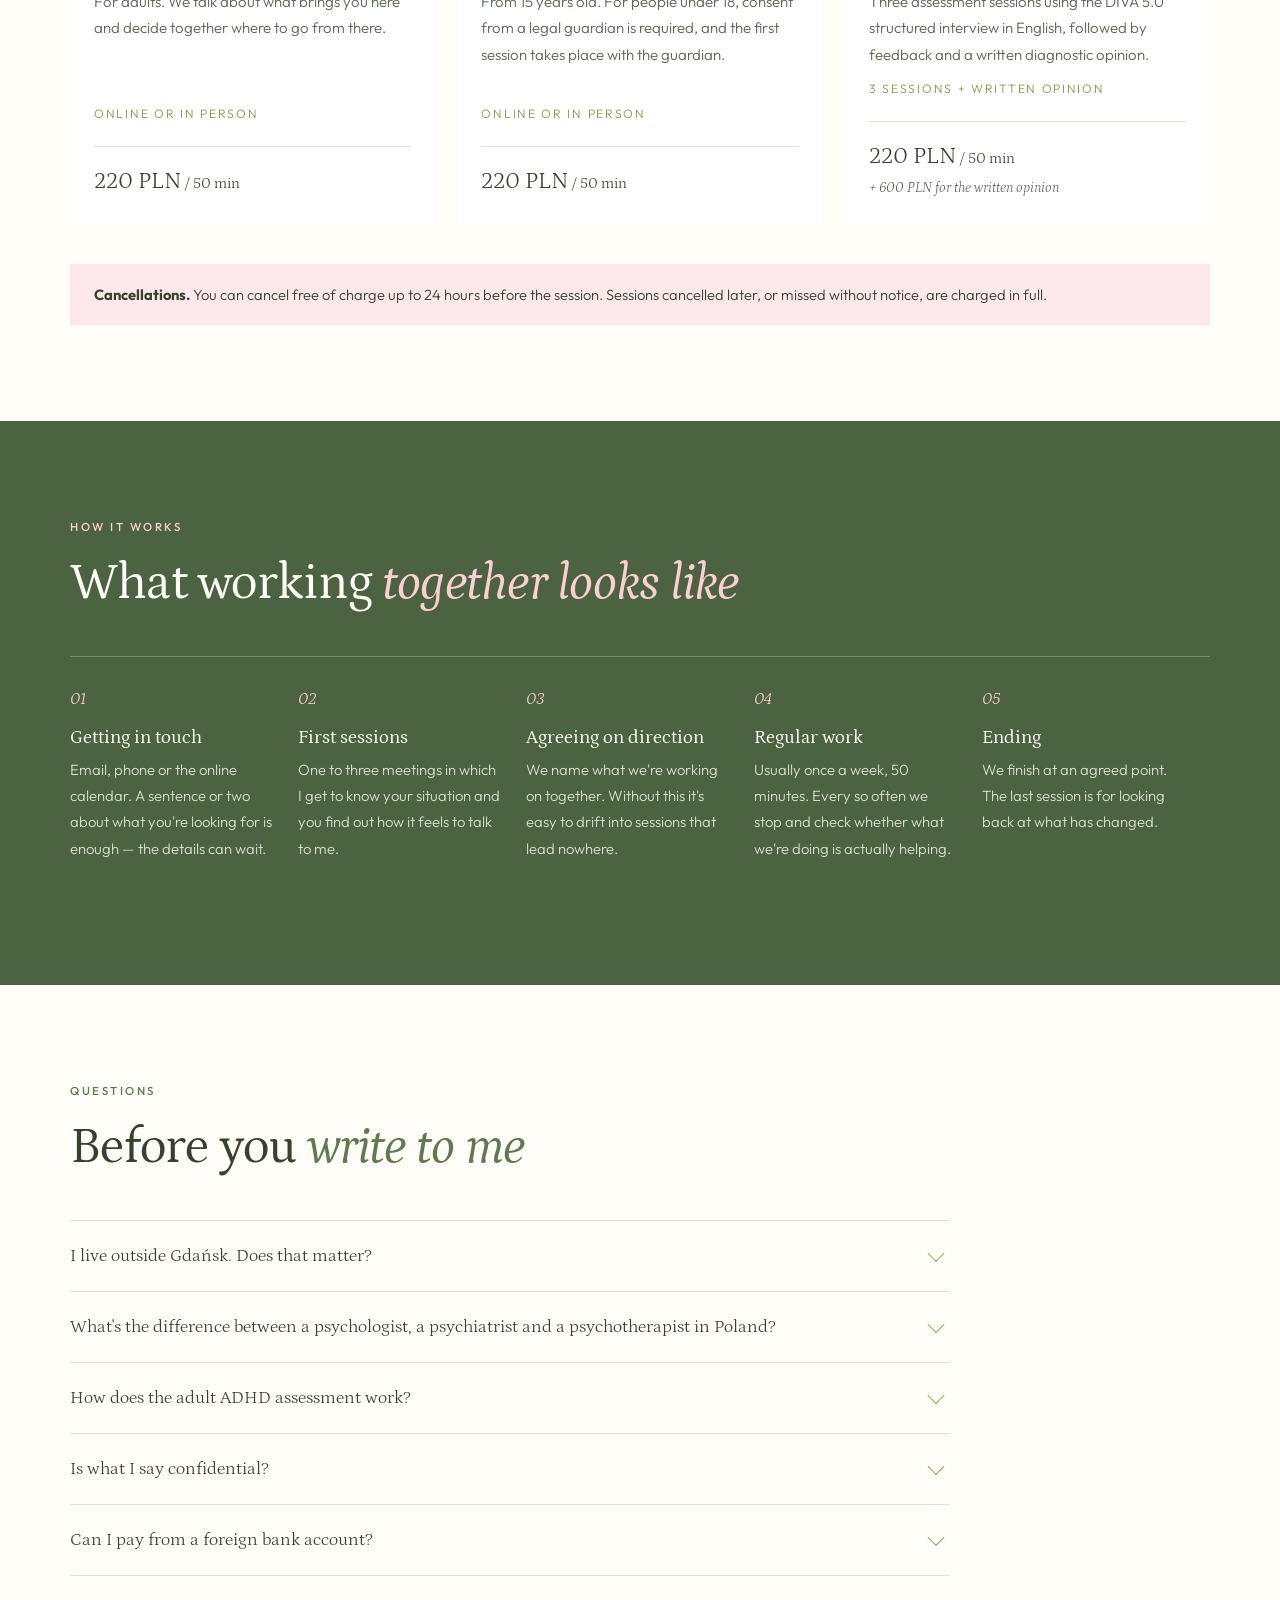
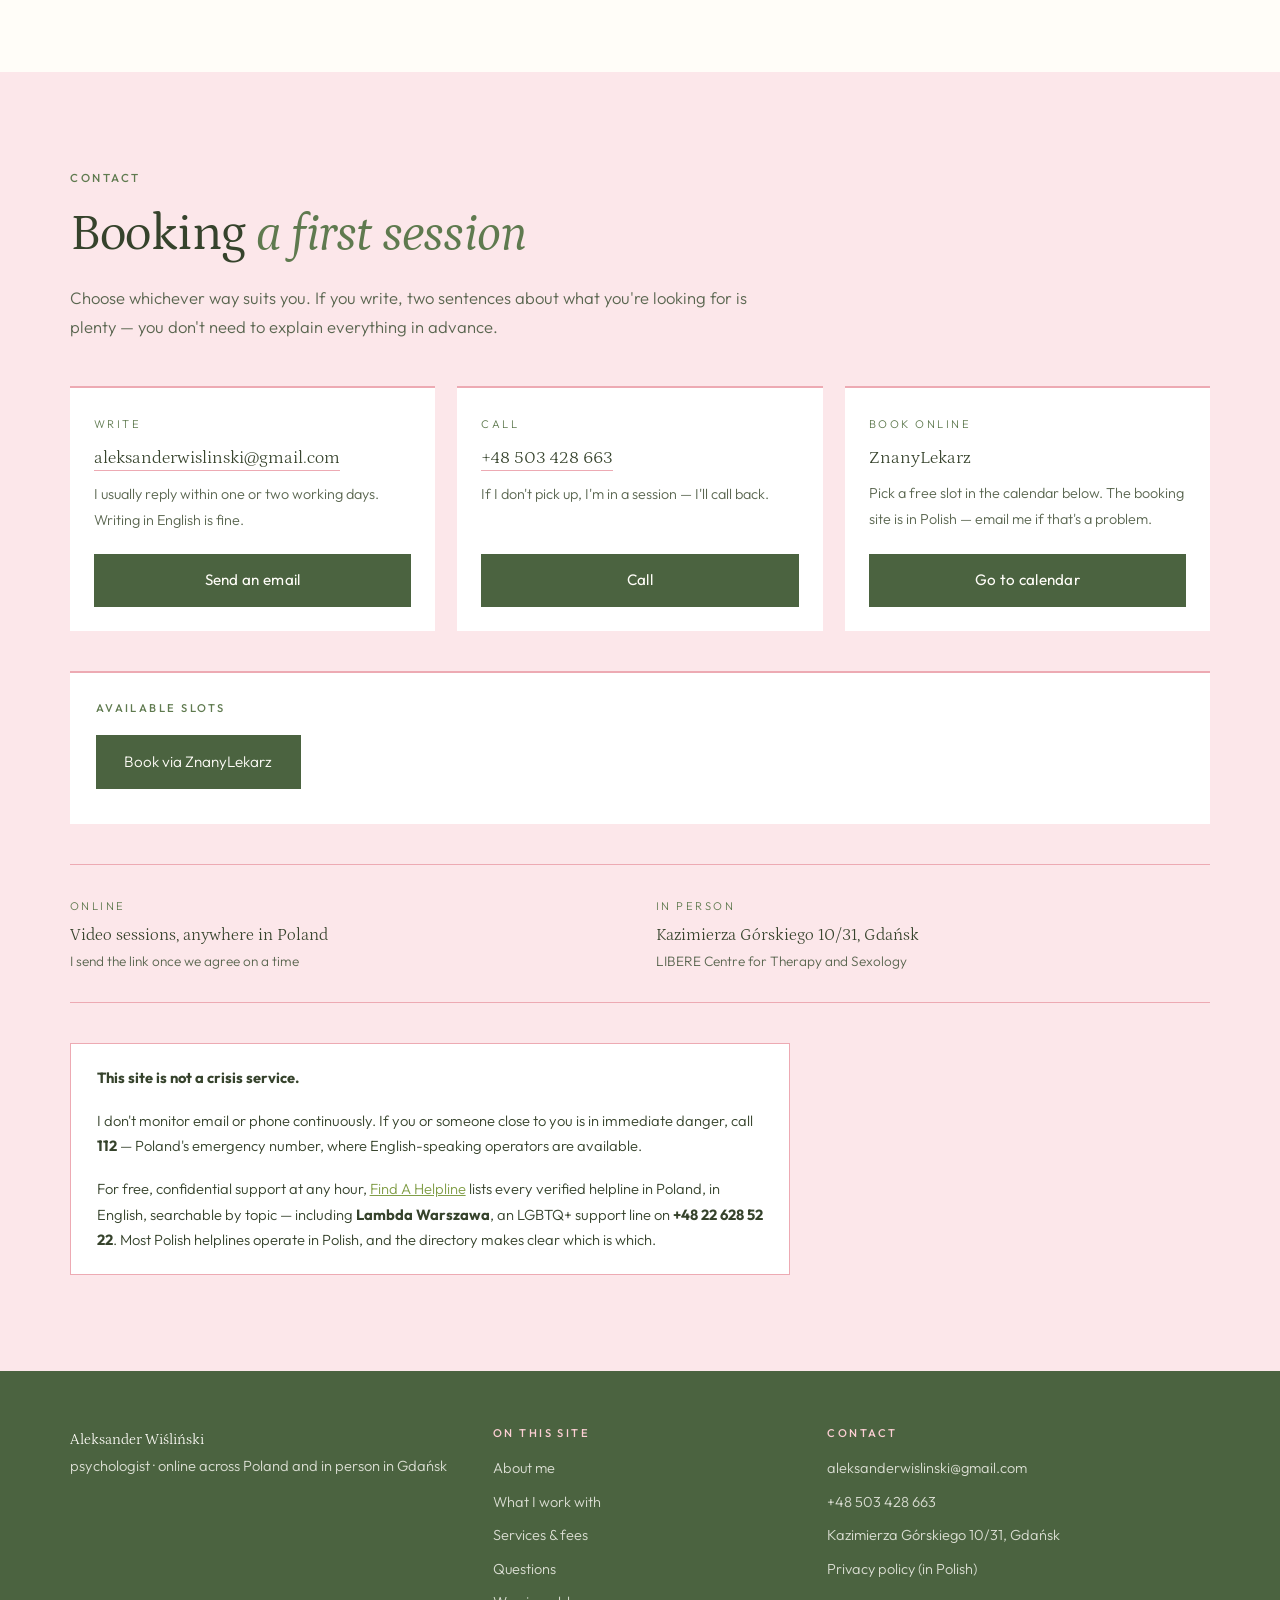
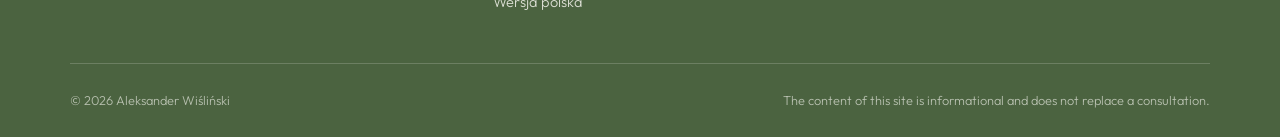
==== commit 4a1bffd1: "Add files via upload" ====
--- a/en/index.html
+++ b/en/index.html
@@ -10,19 +10,19 @@
 <meta name="author" content="Aleksander Wiśliński">
 <meta name="robots" content="index, follow">
 <meta name="theme-color" content="#5F7A4F">
-<link rel="canonical" href="https://TWOJADOMENA.pl/en/">
+<link rel="canonical" href="https://aleksanderwislinski.pl/en/">
 
 <!-- Powiązanie obu wersji językowych — ważne dla Google -->
-<link rel="alternate" hreflang="pl" href="https://TWOJADOMENA.pl/">
-<link rel="alternate" hreflang="en" href="https://TWOJADOMENA.pl/en/">
-<link rel="alternate" hreflang="x-default" href="https://TWOJADOMENA.pl/">
+<link rel="alternate" hreflang="pl" href="https://aleksanderwislinski.pl/">
+<link rel="alternate" hreflang="en" href="https://aleksanderwislinski.pl/en/">
+<link rel="alternate" hreflang="x-default" href="https://aleksanderwislinski.pl/">
 
 <meta property="og:type" content="website">
 <meta property="og:locale" content="en_GB">
 <meta property="og:title" content="English-speaking psychologist in Poland — online">
 <meta property="og:description" content="Consultations in English for adults and teenagers. Online across Poland, in person in Gdańsk.">
-<meta property="og:url" content="https://TWOJADOMENA.pl/en/">
-<meta property="og:image" content="https://TWOJADOMENA.pl/assets/aleksander-wislinski.jpg">
+<meta property="og:url" content="https://aleksanderwislinski.pl/en/">
+<meta property="og:image" content="https://aleksanderwislinski.pl/assets/aleksander-wislinski.jpg">
 
 <link rel="preconnect" href="https://fonts.googleapis.com">
 <link rel="preconnect" href="https://fonts.gstatic.com" crossorigin>
@@ -30,6 +30,39 @@
 
 <!-- Ten sam arkusz stylów co strona polska — leży o jeden folder wyżej -->
 <link rel="stylesheet" href="../styles.css">
+<link rel="icon" href="../favicon.svg" type="image/svg+xml">
+
+<!-- ===== STRUCTURED DATA ===== -->
+<script type="application/ld+json">
+{
+  "@context": "https://schema.org",
+  "@type": "Psychological",
+  "@id": "https://aleksanderwislinski.pl/en/#practice",
+  "name": "Aleksander Wiśliński — English-speaking psychologist",
+  "description": "English-speaking psychologist based in Gdańsk, working online across Poland. Consultations for adults and teenagers 15+. LGBTQIA+ friendly. Adult ADHD assessment with DIVA 5.0 in English.",
+  "url": "https://aleksanderwislinski.pl/en/",
+  "image": "https://aleksanderwislinski.pl/assets/aleksander-wislinski.jpg",
+  "telephone": "+48503428663",
+  "email": "aleksanderwislinski@gmail.com",
+  "priceRange": "220 PLN",
+  "address": {
+    "@type": "PostalAddress",
+    "streetAddress": "Kazimierza Górskiego 10/31",
+    "addressLocality": "Gdańsk",
+    "postalCode": "80-336",
+    "addressCountry": "PL"
+  },
+  "areaServed": { "@type": "Country", "name": "Poland" },
+  "availableLanguage": ["en", "pl"],
+  "founder": { "@id": "https://aleksanderwislinski.pl/#osoba" },
+  "makesOffer": [
+    { "@type": "Offer", "name": "Psychological consultation in English", "price": "220", "priceCurrency": "PLN" },
+    { "@type": "Offer", "name": "Consultation for teenagers in English", "price": "220", "priceCurrency": "PLN" },
+    { "@type": "Offer", "name": "Adult ADHD assessment in English (DIVA 5.0)", "price": "220", "priceCurrency": "PLN" }
+  ]
+}
+</script>
+
 </head>
 
 <body>
@@ -271,21 +304,21 @@
         <h3>Psychological consultation</h3>
         <p>For adults. We talk about what brings you here and decide together where to go from there.</p>
         <p class="offer__meta">online or in person</p>
-        <p class="offer__price"><span>200 PLN</span> / 50 min</p>
+        <p class="offer__price"><span>220 PLN</span> / 50 min</p>
       </article>
 
       <article class="offer">
         <h3>Consultation for teenagers</h3>
         <p>From 15 years old. For people under 18, consent from a legal guardian is required, and the first session takes place with the guardian.</p>
         <p class="offer__meta">online or in person</p>
-        <p class="offer__price"><span>200 PLN</span> / 50 min</p>
+        <p class="offer__price"><span>220 PLN</span> / 50 min</p>
       </article>
 
       <article class="offer">
         <h3>Adult ADHD assessment</h3>
         <p>Three assessment sessions using the DIVA 5.0 structured interview in English, followed by feedback and a written diagnostic opinion.</p>
         <p class="offer__meta">3 sessions + written opinion</p>
-        <p class="offer__price"><span>200 PLN</span> / 50 min <em>+ 500 PLN for the written opinion</em></p>
+        <p class="offer__price"><span>220 PLN</span> / 50 min <em>+ 600 PLN for the written opinion</em></p>
       </article>
     </div>
 
--- a/styles.css
+++ b/styles.css
@@ -563,6 +563,12 @@
   .steps li { padding-right: 0; }
 }
 
+@media (max-width: 700px) {
+  .postcard { grid-template-columns: 1fr; gap: 0; }
+  .postcard__thumb img { aspect-ratio: 12 / 7; height: auto; }
+  .postcard__body { padding: 1.4rem 1.5rem; }
+}
+
 @media (max-width: 560px) {
   body { font-size: 16px; }
   .hero { padding-top: 8rem; }
@@ -574,3 +580,62 @@
   * { animation: none !important; transition: none !important; }
   html { scroll-behavior: auto; }
 }
+
+/* =========================================================
+   BLOG
+   ========================================================= */
+.postlist { display: grid; gap: 1.4rem; max-width: 76ch; }
+.postcard {
+  background: var(--biel-czysta);
+  border-top: 2px solid var(--zielen);
+  display: grid;
+  grid-template-columns: 240px minmax(0, 1fr);
+  gap: 1.5rem;
+  align-items: stretch;
+  overflow: hidden;
+}
+.postcard__thumb { display: block; overflow: hidden; }
+.postcard__thumb img {
+  width: 100%; height: 100%;
+  object-fit: cover;
+  transition: transform 0.4s ease;
+}
+.postcard:hover .postcard__thumb img { transform: scale(1.04); }
+.postcard__body { padding: 1.5rem 1.5rem 1.5rem 0; }
+.postcard__date {
+  font-size: 0.72rem; letter-spacing: 0.22em; text-transform: uppercase;
+  color: var(--mech); margin-bottom: 0.6rem;
+}
+.postcard h3 { margin-bottom: 0.5em; }
+.postcard h3 a { color: var(--tekst); text-decoration: none; }
+.postcard h3 a:hover { color: var(--mech); }
+.postcard p:last-child { margin: 0; font-size: 0.95rem; color: var(--tekst-mig); }
+
+/* Pojedynczy wpis */
+.post { max-width: 68ch; }
+.post h2 { margin-bottom: 0.5em; }
+.post h3 { margin-top: 2.2rem; }
+.post p { color: var(--tekst-mig); }
+.post__lead { font-size: 1.12rem; color: var(--tekst) !important; }
+.post__cta {
+  margin: 2.5rem 0 1.5rem;
+  padding: 1.4rem 1.6rem;
+  background: var(--roz-blady);
+  border-left: 3px solid var(--roz);
+}
+.post__cta p:last-child { margin: 0; }
+.post__back { font-size: 0.93rem; }
+.post__back a { text-decoration: none; }
+
+/* Zdjęcie ilustracyjne we wpisie */
+.post__figure { margin: 2rem 0 2.5rem; }
+.post__figure img {
+  width: 100%;
+  aspect-ratio: 12 / 7;
+  object-fit: cover;
+}
+.post__figure figcaption {
+  margin-top: 0.6rem;
+  font-size: 0.82rem;
+  color: var(--tekst-mig);
+}
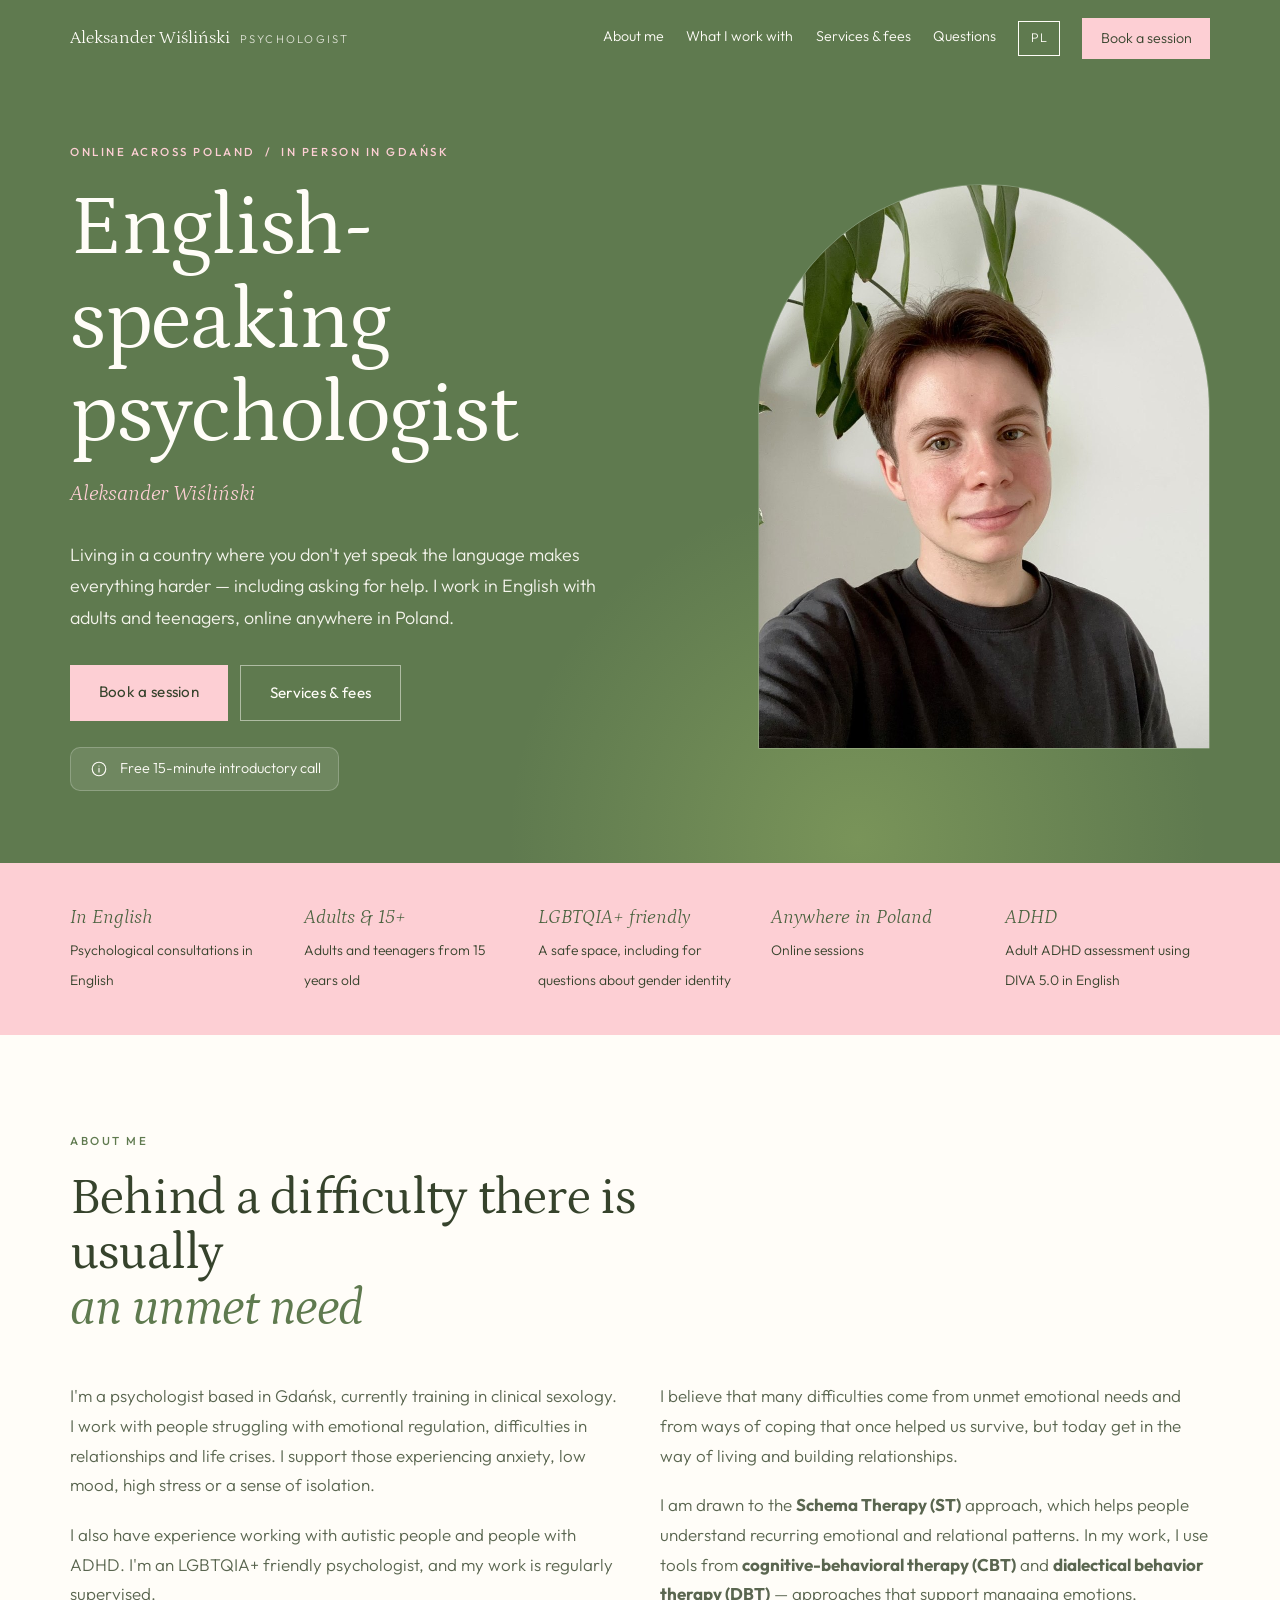
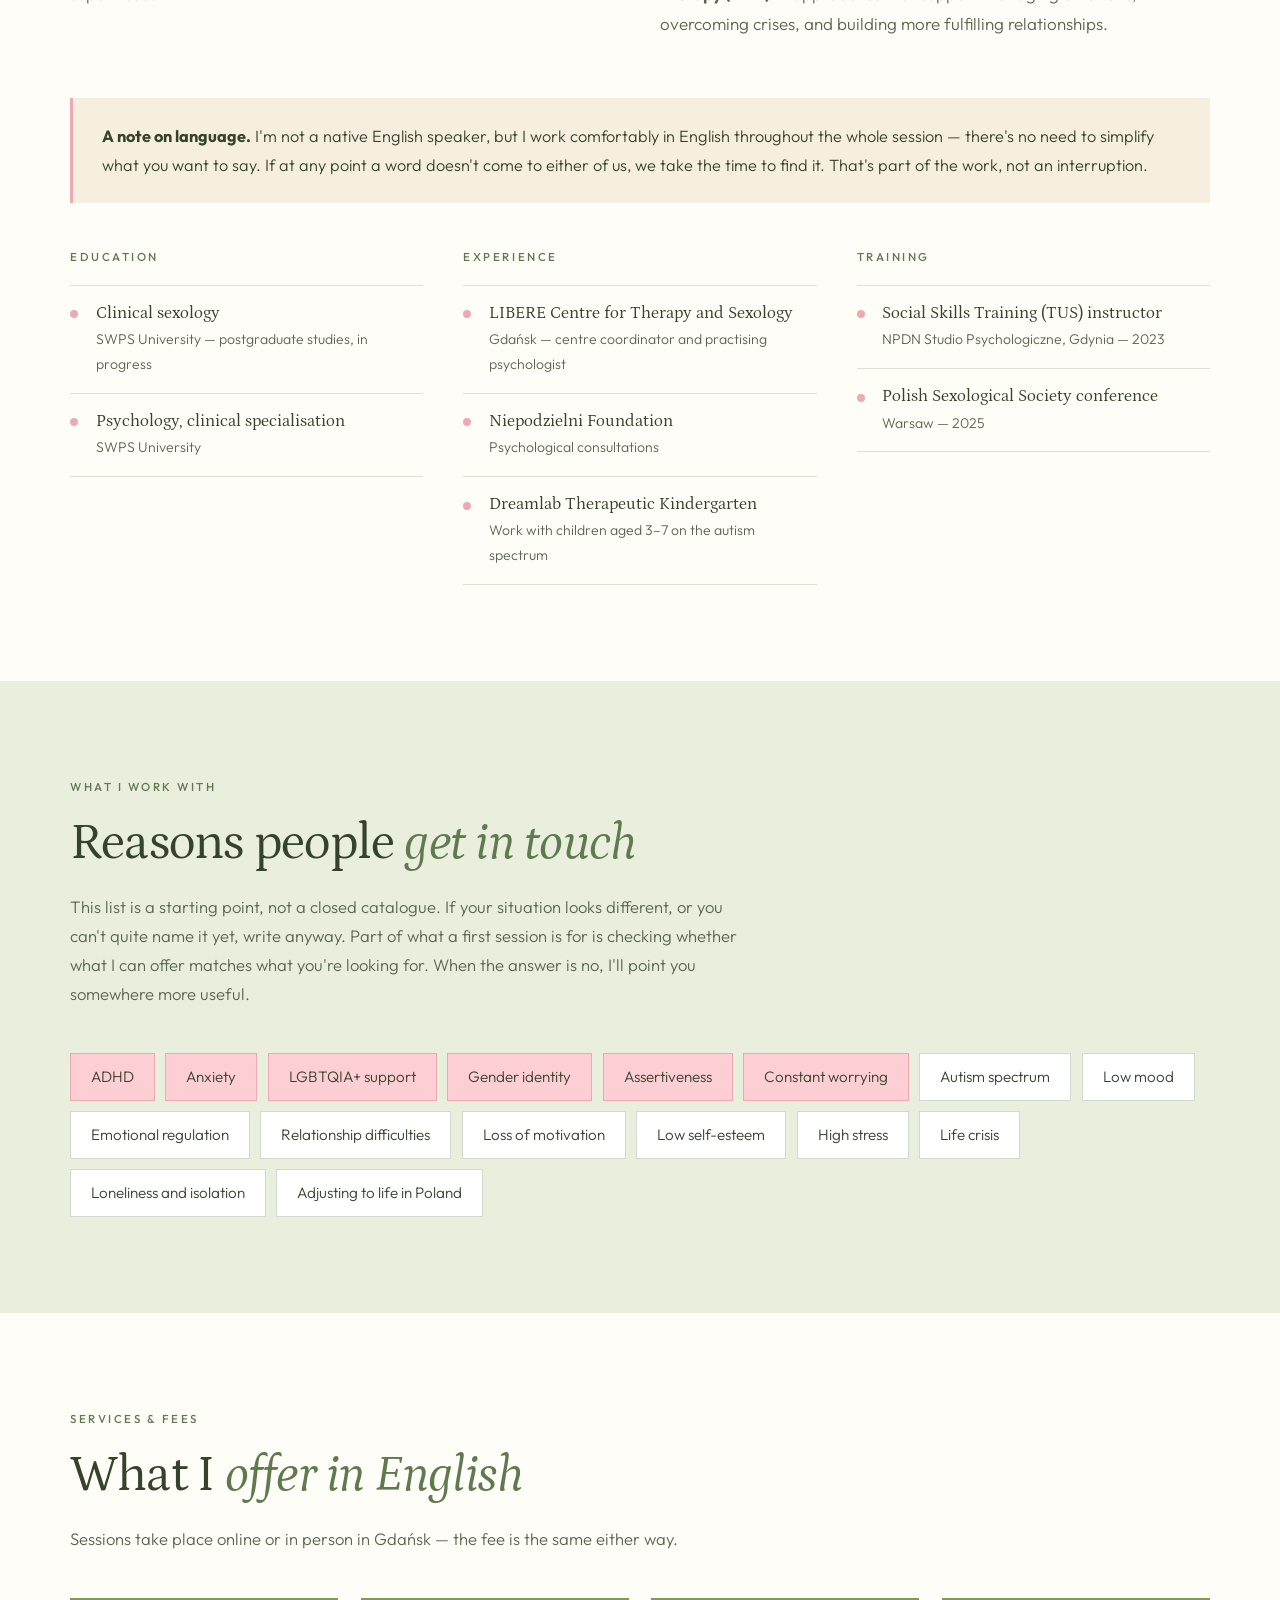
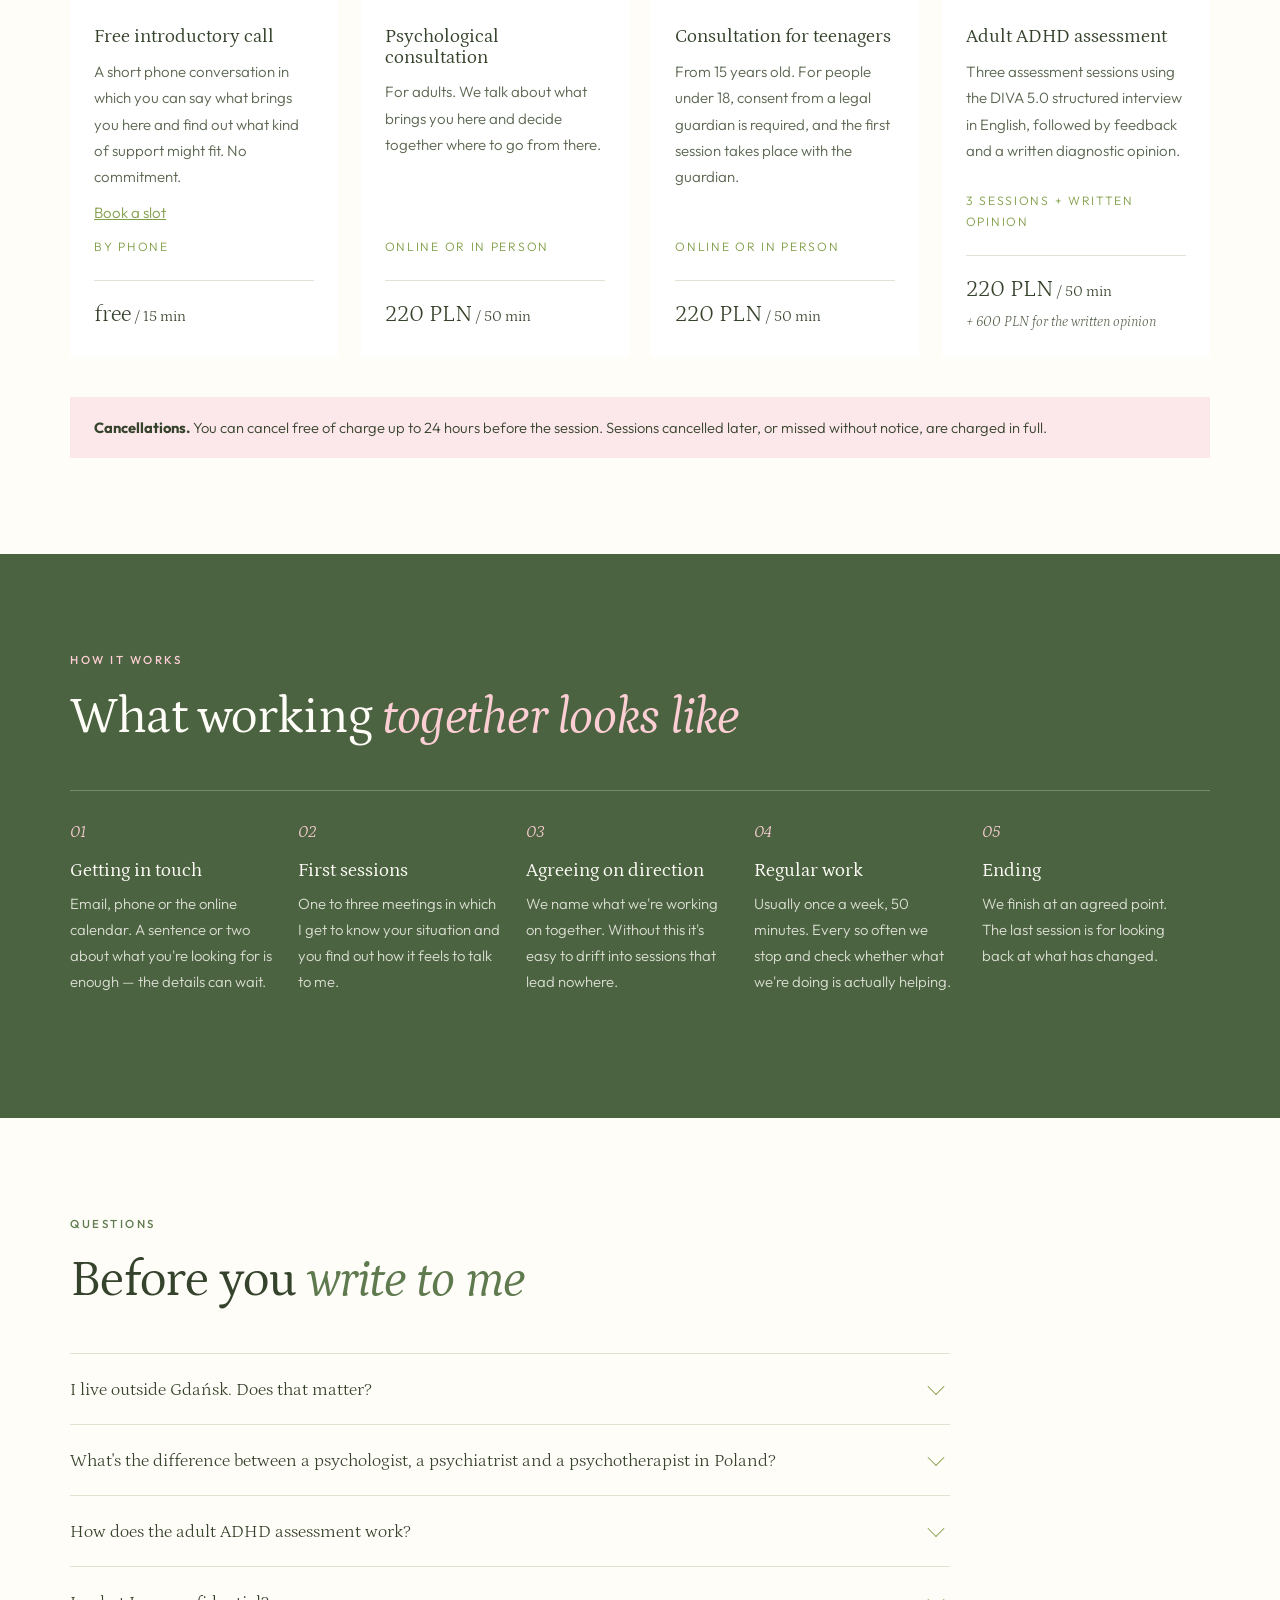
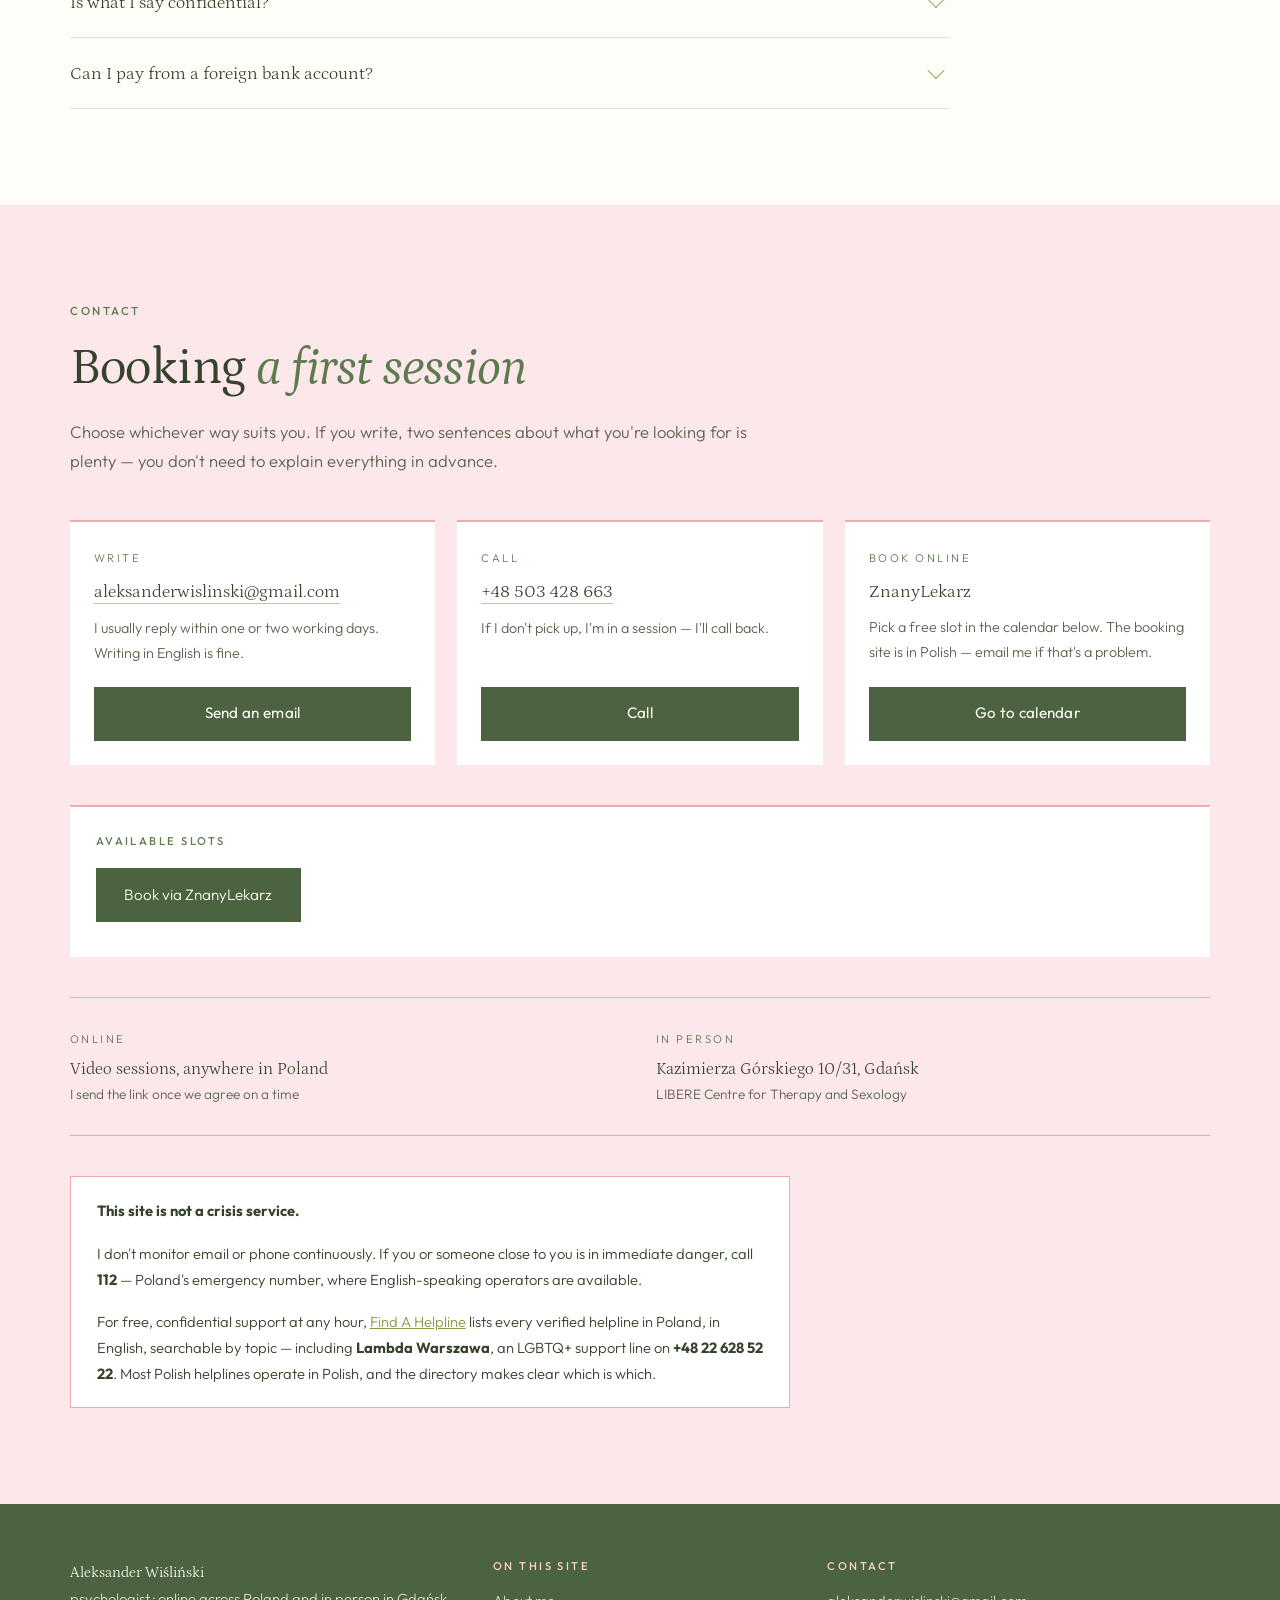
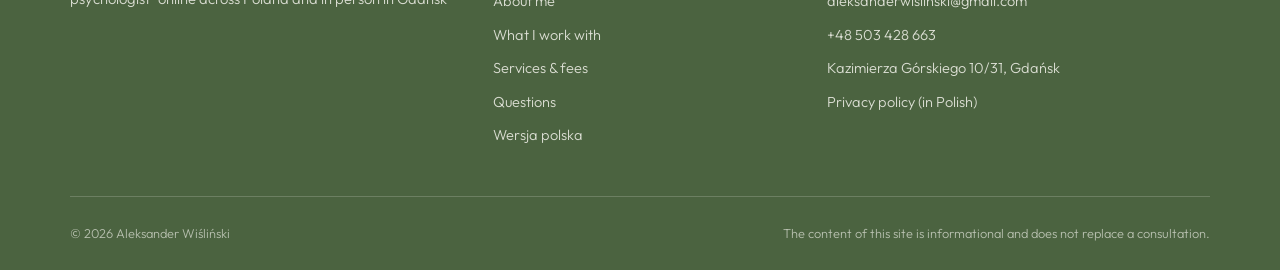
==== commit 0611a364: "Add files via upload" ====
--- a/en/index.html
+++ b/en/index.html
@@ -6,7 +6,7 @@
 
 <!-- ===== SEO ===== -->
 <title>English-speaking psychologist in Poland — online | Aleksander Wiśliński</title>
-<meta name="description" content="English-speaking psychologist based in Gdańsk, working online across Poland. Consultations for adults and teenagers 15+. LGBTQIA+ friendly. Adult ADHD assessment with DIVA 5.0 in English.">
+<meta name="description" content="English-speaking psychologist based in Gdańsk, working online across Poland. Free 15-minute introductory call. Consultations for adults and teenagers 15+. LGBTQIA+ friendly. Adult ADHD assessment with DIVA 5.0 in English.">
 <meta name="author" content="Aleksander Wiśliński">
 <meta name="robots" content="index, follow">
 <meta name="theme-color" content="#5F7A4F">
@@ -116,6 +116,17 @@
         <a class="btn btn--blush" href="#contact">Book a session</a>
         <a class="btn btn--outline-light" href="#services">Services &amp; fees</a>
       </div>
+
+      <!-- Free intro call tile — links to ZnanyLekarz -->
+      <a class="tile" href="https://www.znanylekarz.pl/aleksander-wislinski/psycholog/gdansk" target="_blank" rel="noopener">
+        <span class="tile__icon" aria-hidden="true">
+          <svg viewBox="0 0 24 24" fill="none" stroke="currentColor" stroke-width="1.5">
+            <circle cx="12" cy="12" r="9"/>
+            <path d="M12 8v.01M12 11v5" stroke-linecap="round"/>
+          </svg>
+        </span>
+        <span class="tile__text">Free 15-minute introductory call</span>
+      </a>
     </div>
 
     <figure class="portrait">
@@ -300,6 +311,14 @@
     </header>
 
     <div class="offers">
+      <article class="offer">
+        <h3>Free introductory call</h3>
+        <p>A short phone conversation in which you can say what brings you here and find out what kind of support might fit. No commitment.</p>
+        <p><a href="https://www.znanylekarz.pl/aleksander-wislinski/psycholog/gdansk" target="_blank" rel="noopener">Book a slot</a></p>
+        <p class="offer__meta">by phone</p>
+        <p class="offer__price"><span>free</span> / 15 min</p>
+      </article>
+
       <article class="offer">
         <h3>Psychological consultation</h3>
         <p>For adults. We talk about what brings you here and decide together where to go from there.</p>
--- a/styles.css
+++ b/styles.css
@@ -639,3 +639,48 @@
   font-size: 0.82rem;
   color: var(--tekst-mig);
 }
+
+
+/* =========================================================
+   KAFELEK Z BEZPŁATNĄ KONSULTACJĄ (sekcja powitalna)
+   ========================================================= */
+.tile {
+  display: inline-flex;
+  align-items: center;
+  gap: 0.7rem;
+  margin-top: 1.6rem;
+  padding: 0.7rem 1.1rem;
+  border-radius: 10px;
+  background: rgba(255, 253, 248, 0.10);
+  border: 1px solid rgba(255, 253, 248, 0.22);
+  text-decoration: none;
+  color: var(--biel);
+  transition: background 0.25s ease, border-color 0.25s ease;
+}
+.tile:hover {
+  background: rgba(255, 253, 248, 0.18);
+  border-color: rgba(255, 253, 248, 0.45);
+}
+
+.tile__icon {
+  flex: none;
+  display: grid;
+  place-items: center;
+  width: 20px;
+  height: 20px;
+}
+.tile__icon svg {
+  width: 18px;
+  height: 18px;
+  display: block;
+}
+
+.tile__text {
+  font-size: 0.9rem;
+  font-weight: 300;
+  line-height: 1.3;
+}
+
+@media (max-width: 560px) {
+  .tile { font-size: 0.85rem; padding: 0.65rem 0.95rem; }
+}
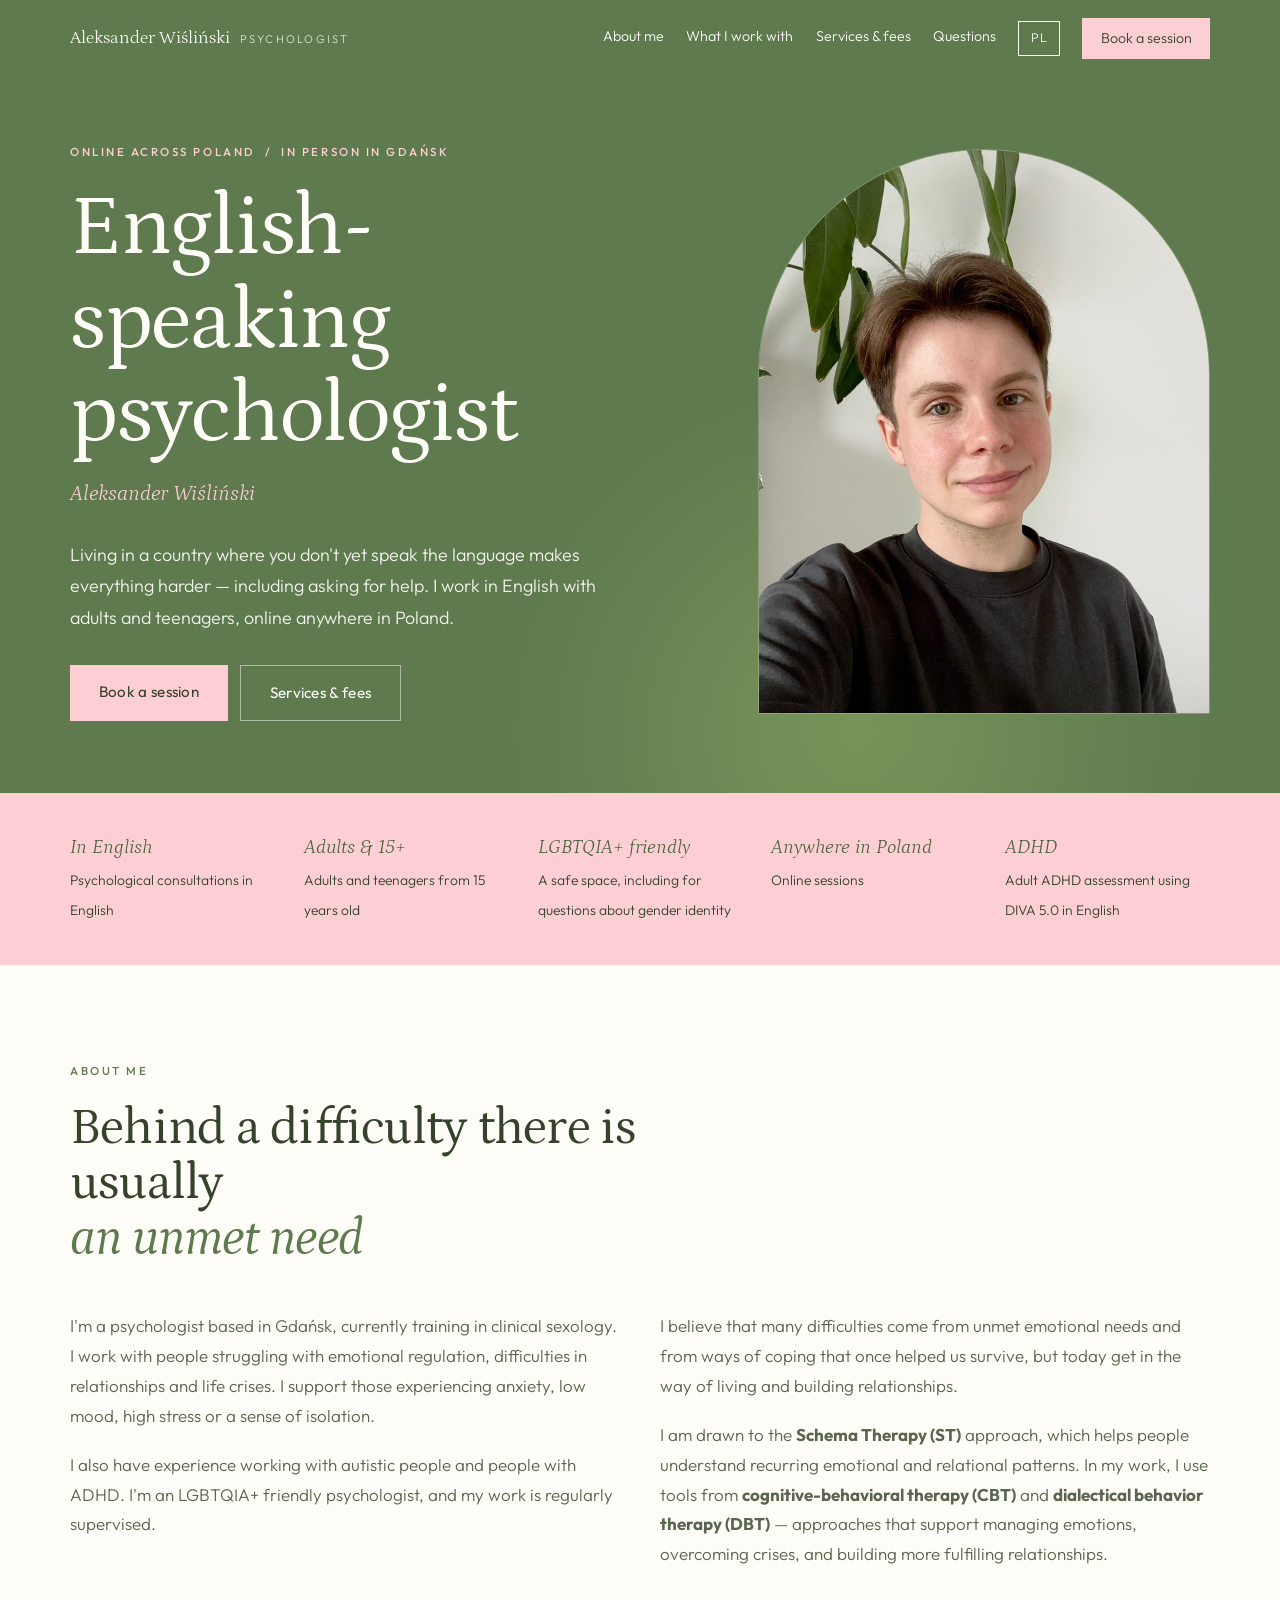
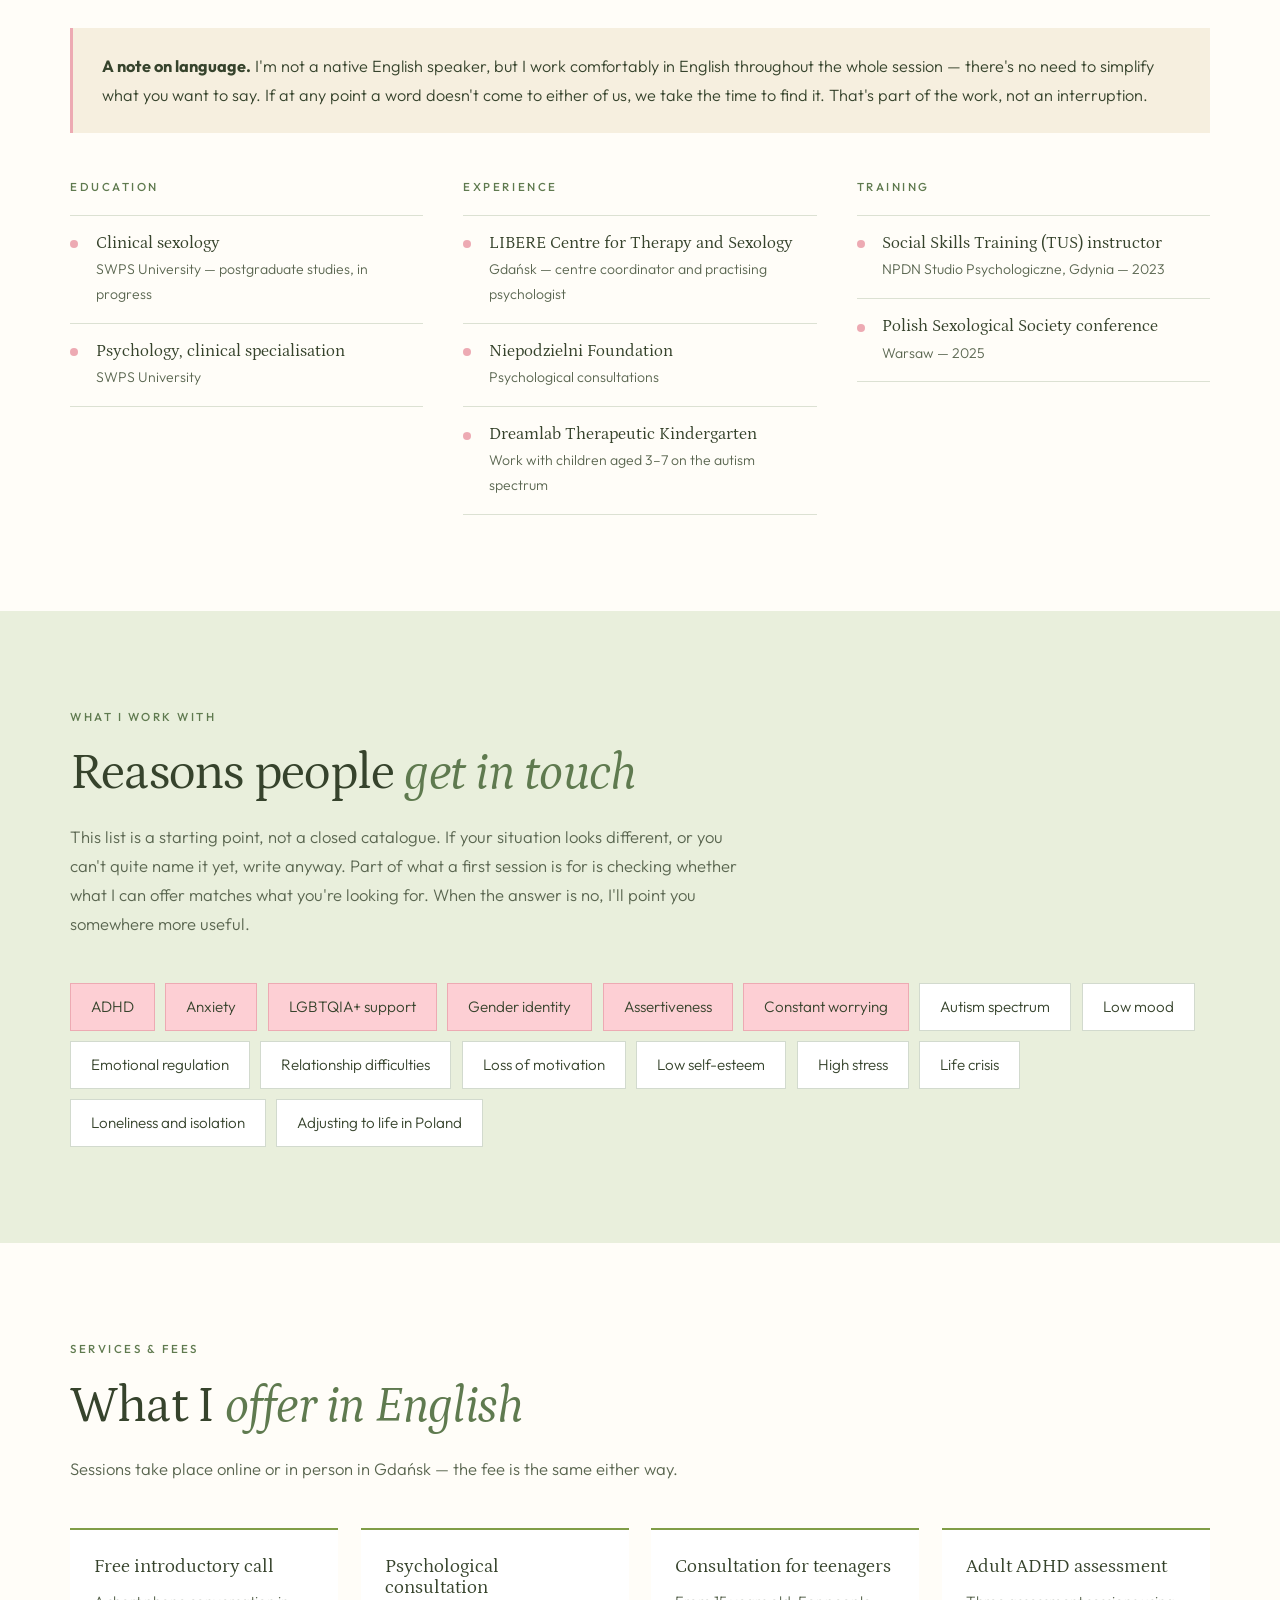
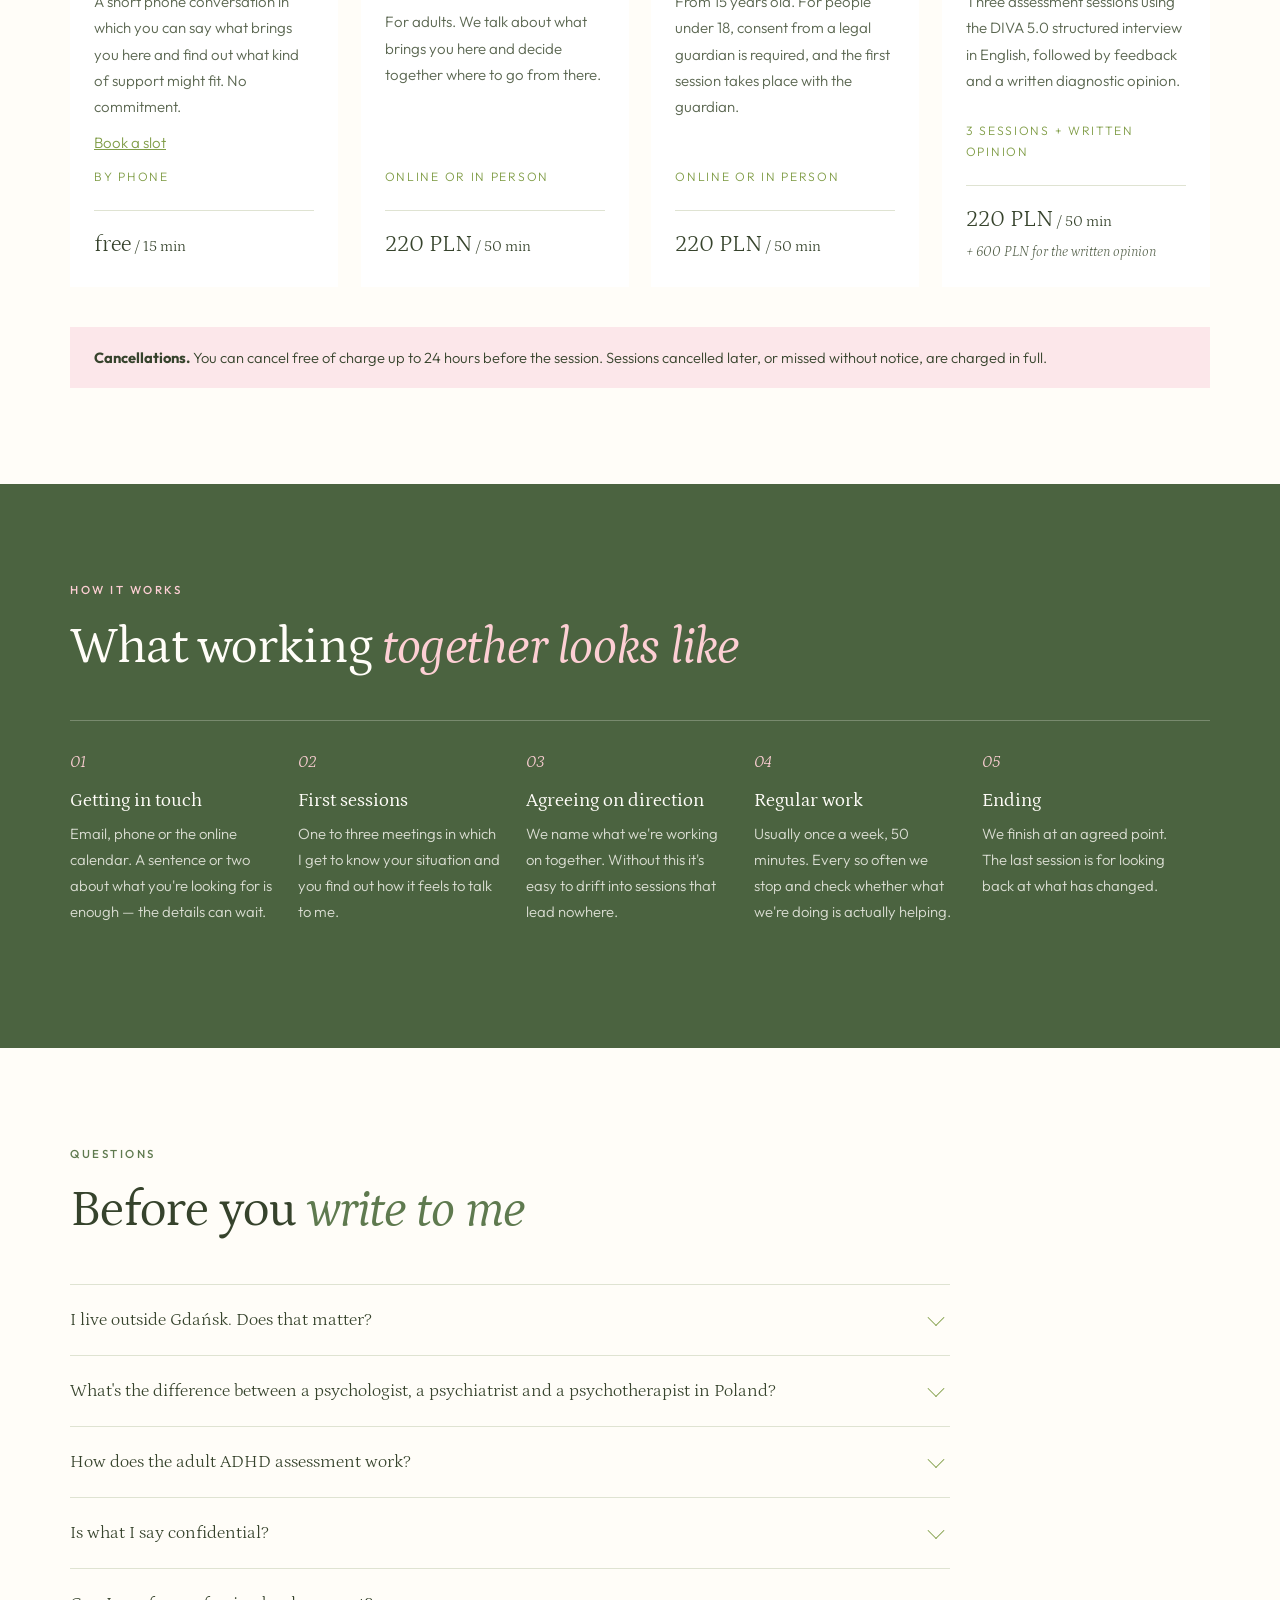
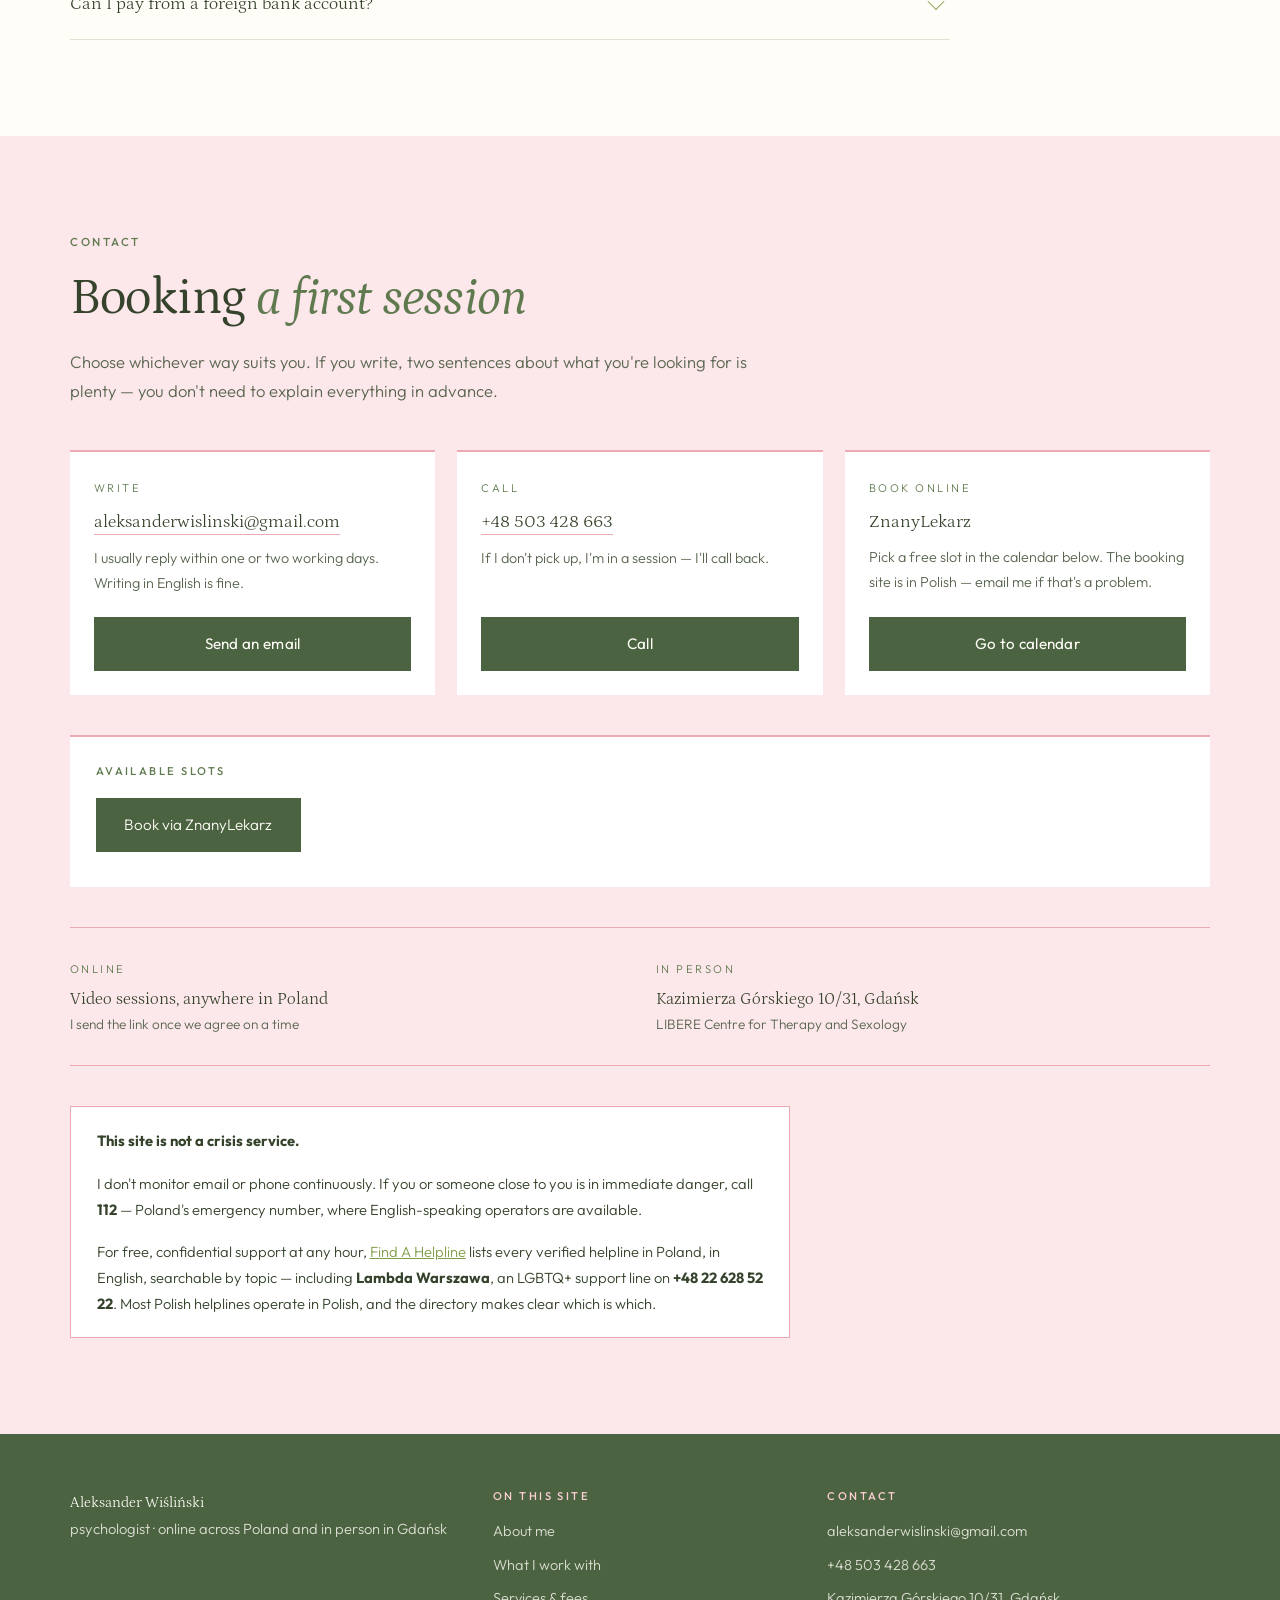
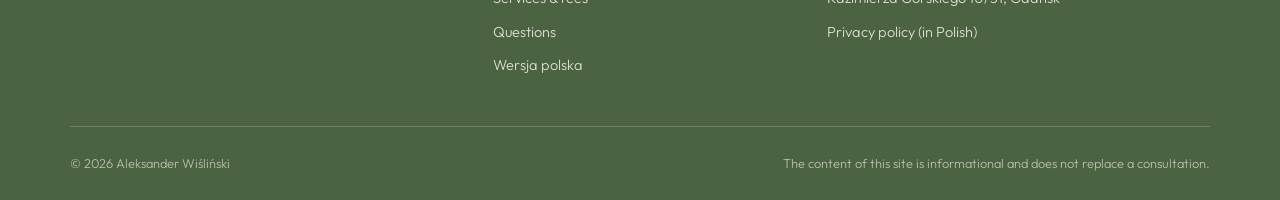
==== commit 371227d7: "Add files via upload" ====
--- a/en/index.html
+++ b/en/index.html
@@ -116,17 +116,6 @@
         <a class="btn btn--blush" href="#contact">Book a session</a>
         <a class="btn btn--outline-light" href="#services">Services &amp; fees</a>
       </div>
-
-      <!-- Free intro call tile — links to ZnanyLekarz -->
-      <a class="tile" href="https://www.znanylekarz.pl/aleksander-wislinski/psycholog/gdansk" target="_blank" rel="noopener">
-        <span class="tile__icon" aria-hidden="true">
-          <svg viewBox="0 0 24 24" fill="none" stroke="currentColor" stroke-width="1.5">
-            <circle cx="12" cy="12" r="9"/>
-            <path d="M12 8v.01M12 11v5" stroke-linecap="round"/>
-          </svg>
-        </span>
-        <span class="tile__text">Free 15-minute introductory call</span>
-      </a>
     </div>
 
     <figure class="portrait">
--- a/styles.css
+++ b/styles.css
@@ -639,48 +639,3 @@
   font-size: 0.82rem;
   color: var(--tekst-mig);
 }
-
-
-/* =========================================================
-   KAFELEK Z BEZPŁATNĄ KONSULTACJĄ (sekcja powitalna)
-   ========================================================= */
-.tile {
-  display: inline-flex;
-  align-items: center;
-  gap: 0.7rem;
-  margin-top: 1.6rem;
-  padding: 0.7rem 1.1rem;
-  border-radius: 10px;
-  background: rgba(255, 253, 248, 0.10);
-  border: 1px solid rgba(255, 253, 248, 0.22);
-  text-decoration: none;
-  color: var(--biel);
-  transition: background 0.25s ease, border-color 0.25s ease;
-}
-.tile:hover {
-  background: rgba(255, 253, 248, 0.18);
-  border-color: rgba(255, 253, 248, 0.45);
-}
-
-.tile__icon {
-  flex: none;
-  display: grid;
-  place-items: center;
-  width: 20px;
-  height: 20px;
-}
-.tile__icon svg {
-  width: 18px;
-  height: 18px;
-  display: block;
-}
-
-.tile__text {
-  font-size: 0.9rem;
-  font-weight: 300;
-  line-height: 1.3;
-}
-
-@media (max-width: 560px) {
-  .tile { font-size: 0.85rem; padding: 0.65rem 0.95rem; }
-}
